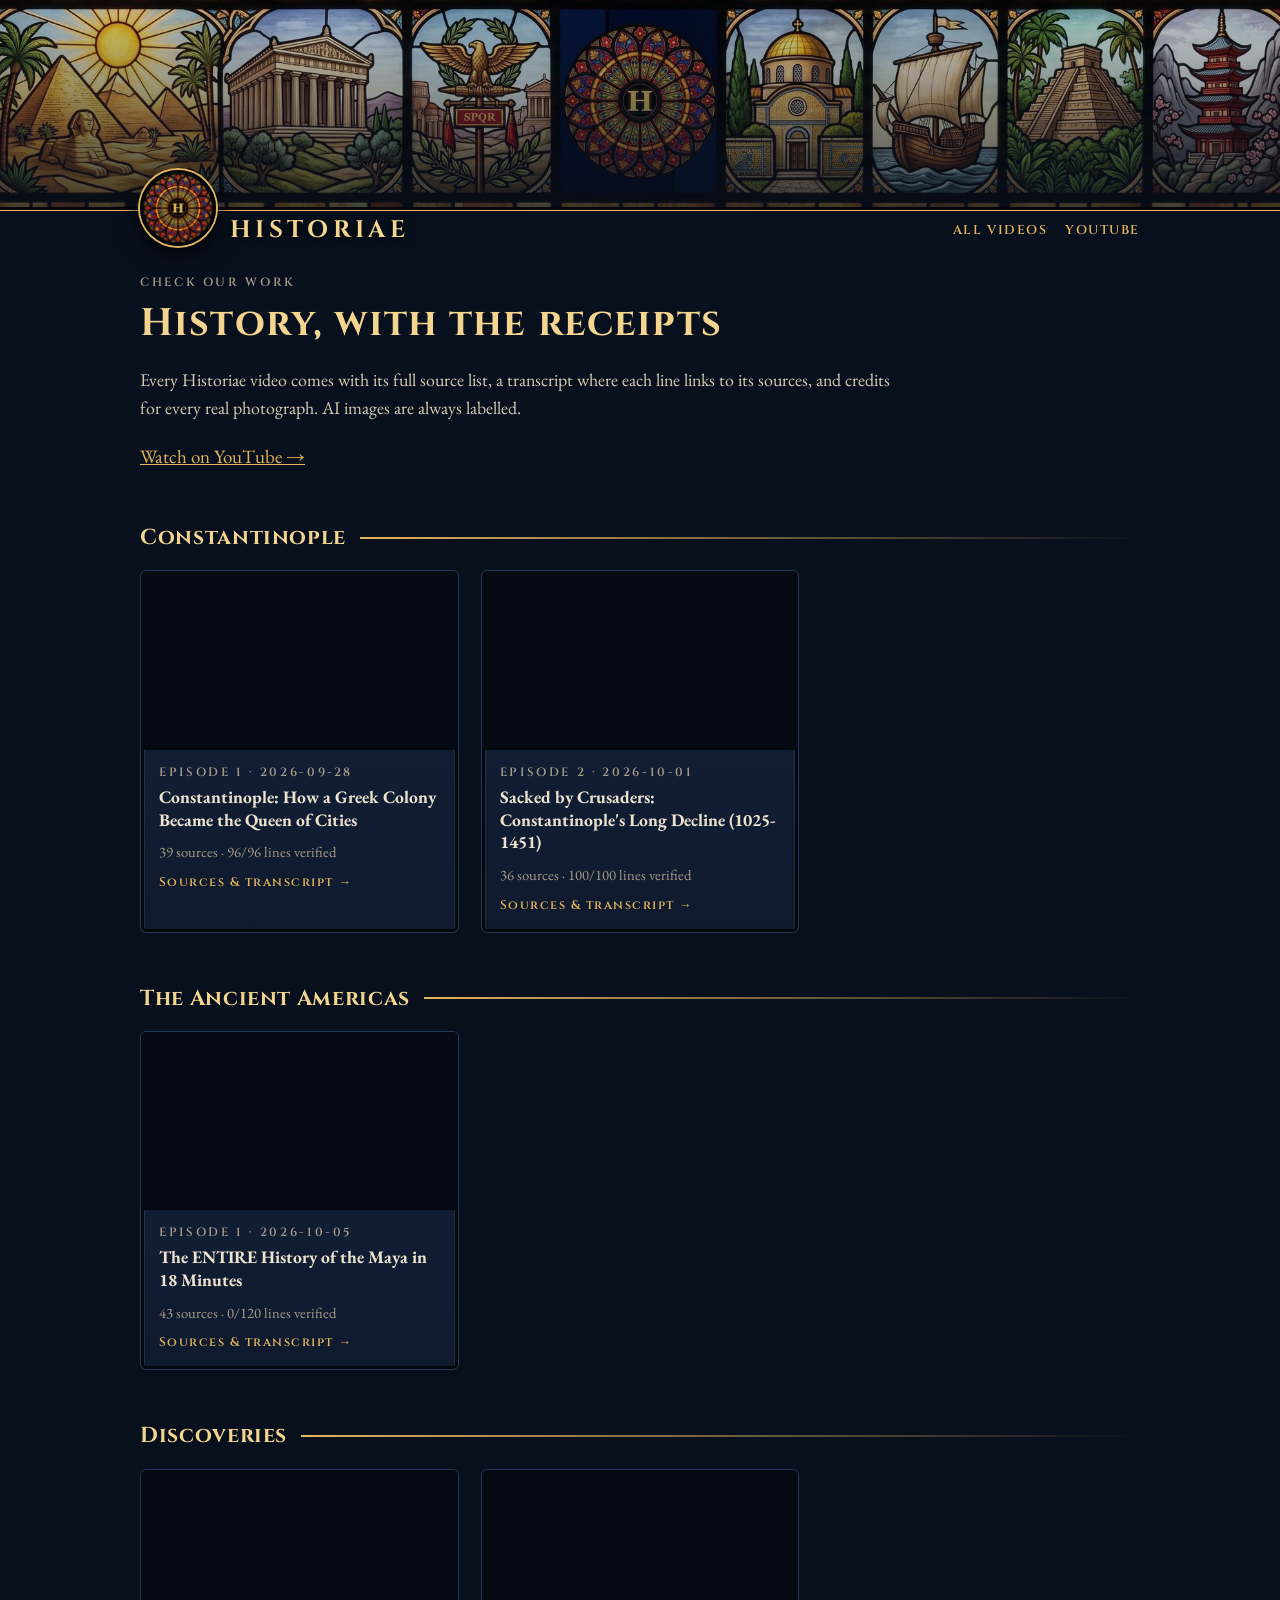
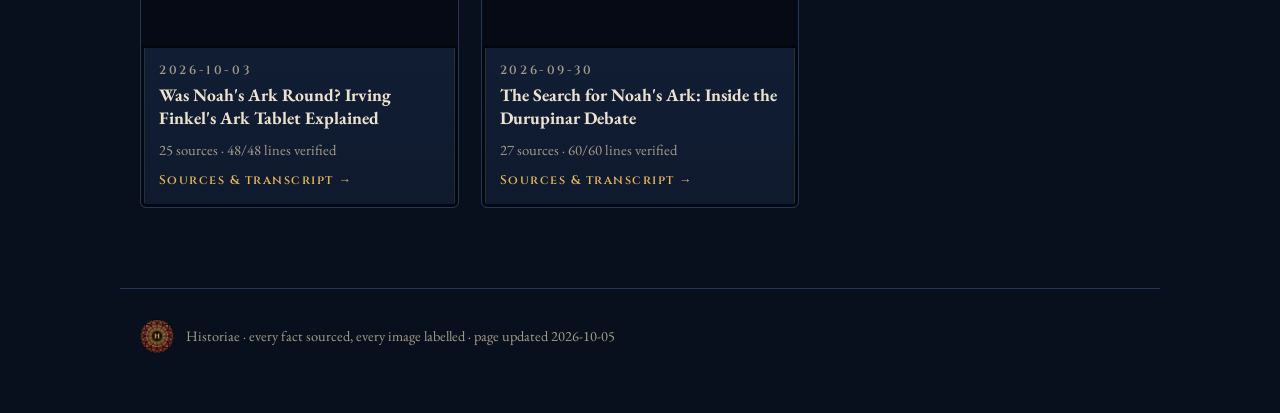
==== index.html @ d077d33c "Release ancient-americas-1-maya" ====
<!doctype html><html lang="en"><head><meta charset="utf-8"><meta name="viewport" content="width=device-width,initial-scale=1"><title>Historiae: sources and evidence</title><meta name="description" content="Sources, cited transcripts and photo credits for every Historiae history video."><meta property="og:title" content="Historiae: sources and evidence"><meta property="og:description" content="Sources, cited transcripts and photo credits for every Historiae history video."><meta name="theme-color" content="#08101d"><link rel="icon" href="./assets/favicon_64.png"><link rel="apple-touch-icon" href="./assets/apple_touch.png"><link rel="preconnect" href="https://fonts.googleapis.com"><link rel="preconnect" href="https://fonts.gstatic.com" crossorigin><link href="https://fonts.googleapis.com/css2?family=Cinzel:wght@600;700&family=EB+Garamond:ital,wght@0,400;0,500;0,600;1,400&display=swap" rel="stylesheet"><link rel="stylesheet" href="./assets/style.css"></head><body><div class="band"></div><div class="bar"><a class="brand" href="./"><img src="./assets/logo_160.png" alt=""><span>HISTORIAE</span></a><nav><a href="./">All videos</a><a href="https://www.youtube.com/@HistoriaeHistory">YouTube</a></nav></div><main><p class="kicker">Check our work</p><h1>History, with the receipts</h1><p class="lead">Every Historiae video comes with its full source list, a transcript where each line links to its sources, and credits for every real photograph. AI images are always labelled.</p><p><a href="https://www.youtube.com/@HistoriaeHistory">Watch on YouTube &rarr;</a></p><h2>Constantinople</h2><div class="grid"><a class="vcard pane" href="constantinople-1-rise/"><div class="thumb" style="background-image:url(https://i.ytimg.com/vi/V_MwrSjFZ38/maxresdefault.jpg)"></div><div class="body"><p class="kicker">Episode 1 · 2026-09-28</p><b>Constantinople: How a Greek Colony Became the Queen of Cities</b><div class="meta">39 sources · 96/96 lines verified</div><div class="go">Sources &amp; transcript &rarr;</div></div></a><a class="vcard pane" href="constantinople-2-decline/"><div class="thumb" style="background-image:url(https://i.ytimg.com/vi/63LW9FQpMmQ/maxresdefault.jpg)"></div><div class="body"><p class="kicker">Episode 2 · 2026-10-01</p><b>Sacked by Crusaders: Constantinople&#x27;s Long Decline (1025-1451)</b><div class="meta">36 sources · 100/100 lines verified</div><div class="go">Sources &amp; transcript &rarr;</div></div></a></div><h2>The Ancient Americas</h2><div class="grid"><a class="vcard pane" href="ancient-americas-1-maya/"><div class="thumb" style="background-image:url(https://i.ytimg.com/vi/ZN9kPH_UYNs/maxresdefault.jpg)"></div><div class="body"><p class="kicker">Episode 1 · 2026-10-05</p><b>The ENTIRE History of the Maya in 18 Minutes</b><div class="meta">43 sources · 0/120 lines verified</div><div class="go">Sources &amp; transcript &rarr;</div></div></a></div><h2>Discoveries</h2><div class="grid"><a class="vcard pane" href="ark-before-noah/"><div class="thumb" style="background-image:url(https://i.ytimg.com/vi/iCEi1FvqEOg/maxresdefault.jpg)"></div><div class="body"><p class="kicker">2026-10-03</p><b>Was Noah&#x27;s Ark Round? Irving Finkel&#x27;s Ark Tablet Explained</b><div class="meta">25 sources · 48/48 lines verified</div><div class="go">Sources &amp; transcript &rarr;</div></div></a><a class="vcard pane" href="noahs-ark-durupinar/"><div class="thumb" style="background-image:url(https://i.ytimg.com/vi/73eEvwaUZBc/maxresdefault.jpg)"></div><div class="body"><p class="kicker">2026-09-30</p><b>The Search for Noah&#x27;s Ark: Inside the Durupinar Debate</b><div class="meta">27 sources · 60/60 lines verified</div><div class="go">Sources &amp; transcript &rarr;</div></div></a></div></main><footer><img src="./assets/logo_160.png" alt=""><span>Historiae · every fact sourced, every image labelled · page updated 2026-10-05</span></footer></body></html>
---- assets/style.css ----
:root{--night:#08101d;--pane:#0f1a2e;--pane2:#13213a;--lead:#03070e;--line:#24365a;--gold:#e2b45c;--gold2:#f3d58f;
--text:#ece3cf;--muted:#a59c88;--ruby:#b8322a;--emerald:#3f8f5b;--sky:#3a6fb0}
*{box-sizing:border-box}
html{background:var(--night)}
body{margin:0;color:var(--text);font:19px/1.6 'EB Garamond',Georgia,serif;
background:radial-gradient(1200px 600px at 50% -200px,#16284a 0%,transparent 70%),var(--night);min-height:100vh}
a{color:var(--gold)}a:hover{color:var(--gold2)}
.band{position:relative;height:clamp(120px,18vw,210px);background:#050a14 url(banner_strip.jpg) center/cover;
border-bottom:3px solid var(--lead);box-shadow:0 1px 0 var(--gold)}
.band::after{content:"";position:absolute;inset:0;background:linear-gradient(180deg,rgba(8,16,29,.15),rgba(8,16,29,.75))}
.bar{position:relative;z-index:1;max-width:1040px;margin:-40px auto 0;padding:0 20px;display:flex;align-items:center;
justify-content:space-between;gap:16px;flex-wrap:wrap}
.brand{display:flex;align-items:center;gap:14px;text-decoration:none}
.brand img{width:76px;height:76px;border-radius:50%;border:3px solid var(--lead);box-shadow:0 0 0 2px var(--gold),0 6px 24px #000}
.brand span{font:700 1.5rem 'Cinzel',serif;letter-spacing:.18em;color:var(--gold2);text-shadow:0 2px 8px #000;margin-top:44px}
.bar nav{margin-top:44px;font:600 .8rem 'Cinzel',serif;letter-spacing:.12em;text-transform:uppercase}
.bar nav a{text-decoration:none;margin-left:18px}
main{max-width:1040px;margin:0 auto;padding:28px 20px 80px}
h1,h2,h3{font-family:'Cinzel',serif;font-weight:700;color:var(--gold2);letter-spacing:.03em;line-height:1.25}
h1{font-size:clamp(1.5rem,3.6vw,2.4rem);margin:.25em 0 .35em;overflow-wrap:break-word}
h2{font-size:1.35rem;margin:2.4em 0 .9em;display:flex;align-items:center;gap:14px}
h2::after{content:"";flex:1;height:2px;background:linear-gradient(90deg,var(--gold),transparent)}
h3{font-size:1.05rem;margin:2em 0 .6em;color:var(--gold)}
.kicker{font:600 .75rem 'Cinzel',serif;letter-spacing:.22em;text-transform:uppercase;color:var(--muted);margin:0}
.lead{color:#d6ccb6;font-size:1.12rem;max-width:760px}
.pane{background:linear-gradient(180deg,var(--pane2),var(--pane));border:1px solid var(--line);border-radius:6px;
box-shadow:inset 0 0 0 3px var(--lead),inset 0 1px 0 4px rgba(226,180,92,.12)}
.grid{display:grid;grid-template-columns:repeat(auto-fill,minmax(300px,1fr));gap:22px}
.vcard{display:flex;flex-direction:column;overflow:hidden;text-decoration:none;color:var(--text);transition:transform .15s}
.vcard:hover{transform:translateY(-3px)}
.vcard .thumb{aspect-ratio:16/9;background:#050a14 center/cover;border-bottom:3px solid var(--lead)}
.vcard .body{padding:14px 18px 18px}.vcard b{display:block;font-size:1.1rem;line-height:1.3;margin:.35em 0 .5em}
.vcard .meta{font-size:.92rem;color:var(--muted)}.vcard .go{margin-top:10px;font:600 .78rem 'Cinzel',serif;
letter-spacing:.12em;color:var(--gold)}
.hero{display:grid;grid-template-columns:minmax(0,1.15fr) minmax(0,1fr);gap:28px;align-items:center}
@media (max-width:760px){.hero{grid-template-columns:minmax(0,1fr)}.brand img{width:60px;height:60px}.brand span{font-size:1.15rem}}
.watch{display:block;position:relative;aspect-ratio:16/9;background:#050a14 center/cover;overflow:hidden}
.watch::after{content:"\25B6";position:absolute;right:14px;bottom:14px;width:52px;height:52px;
border-radius:50%;background:rgba(8,16,29,.8);border:2px solid var(--gold);color:var(--gold2);font-size:20px;
display:flex;align-items:center;justify-content:center;padding-left:5px}
.stats{display:grid;grid-template-columns:repeat(auto-fit,minmax(150px,1fr));gap:14px;margin:26px 0}
.stat{padding:14px 16px}.stat b{display:block;font:700 1.8rem 'Cinzel',serif;color:var(--gold2)}
.stat span{font-size:.92rem;line-height:1.35;color:var(--muted);display:block}
.made{padding:16px 20px;color:#d6ccb6}
.chip{display:inline-block;font:600 .72rem 'Cinzel',serif;letter-spacing:.06em;border:1px solid var(--line);
border-radius:99px;padding:2px 10px;margin:0 6px 6px 0;color:var(--muted);white-space:nowrap}
.chapter{display:flex;align-items:baseline;gap:12px}.chapter .ts{font:600 .85rem 'Cinzel',serif}
.line{display:grid;grid-template-columns:62px 1fr;gap:14px;padding:12px 0;border-bottom:1px solid rgba(36,54,90,.6)}
.ts{font:600 .82rem ui-monospace,Consolas,monospace;color:var(--muted);text-decoration:none;padding-top:4px}
a.ts:hover{color:var(--gold2)}
.cite{font:600 .74rem 'Cinzel',serif;text-decoration:none;margin-left:4px;color:var(--gold)}
.vis{margin-top:4px}.vis .chip{font-size:.62rem;margin:0}
.vis .photo{color:var(--gold2);border-color:var(--gold)}.vis .anim{color:#9fc3ef;border-color:var(--sky)}
.vis .graphic{color:#9fd3b0;border-color:var(--emerald)}
.src{padding:14px 18px;margin:12px 0;scroll-margin-top:20px}.src:target{box-shadow:0 0 0 2px var(--gold)}
.src .id{font:700 .85rem 'Cinzel',serif;color:var(--gold);margin-right:8px}
.src .note{color:var(--muted);font-size:.95rem;margin-top:4px}.src .links{font-size:.92rem;margin-top:6px}
details{margin-top:18px;color:var(--muted)}summary{cursor:pointer;color:var(--gold)}
.credits div{font-size:.95rem;color:var(--muted);margin:6px 0}
footer{max-width:1040px;margin:0 auto;padding:30px 20px 60px;color:var(--muted);font-size:.9rem;display:flex;
align-items:center;gap:12px;border-top:1px solid var(--line)}
footer img{width:34px;height:34px;border-radius:50%}
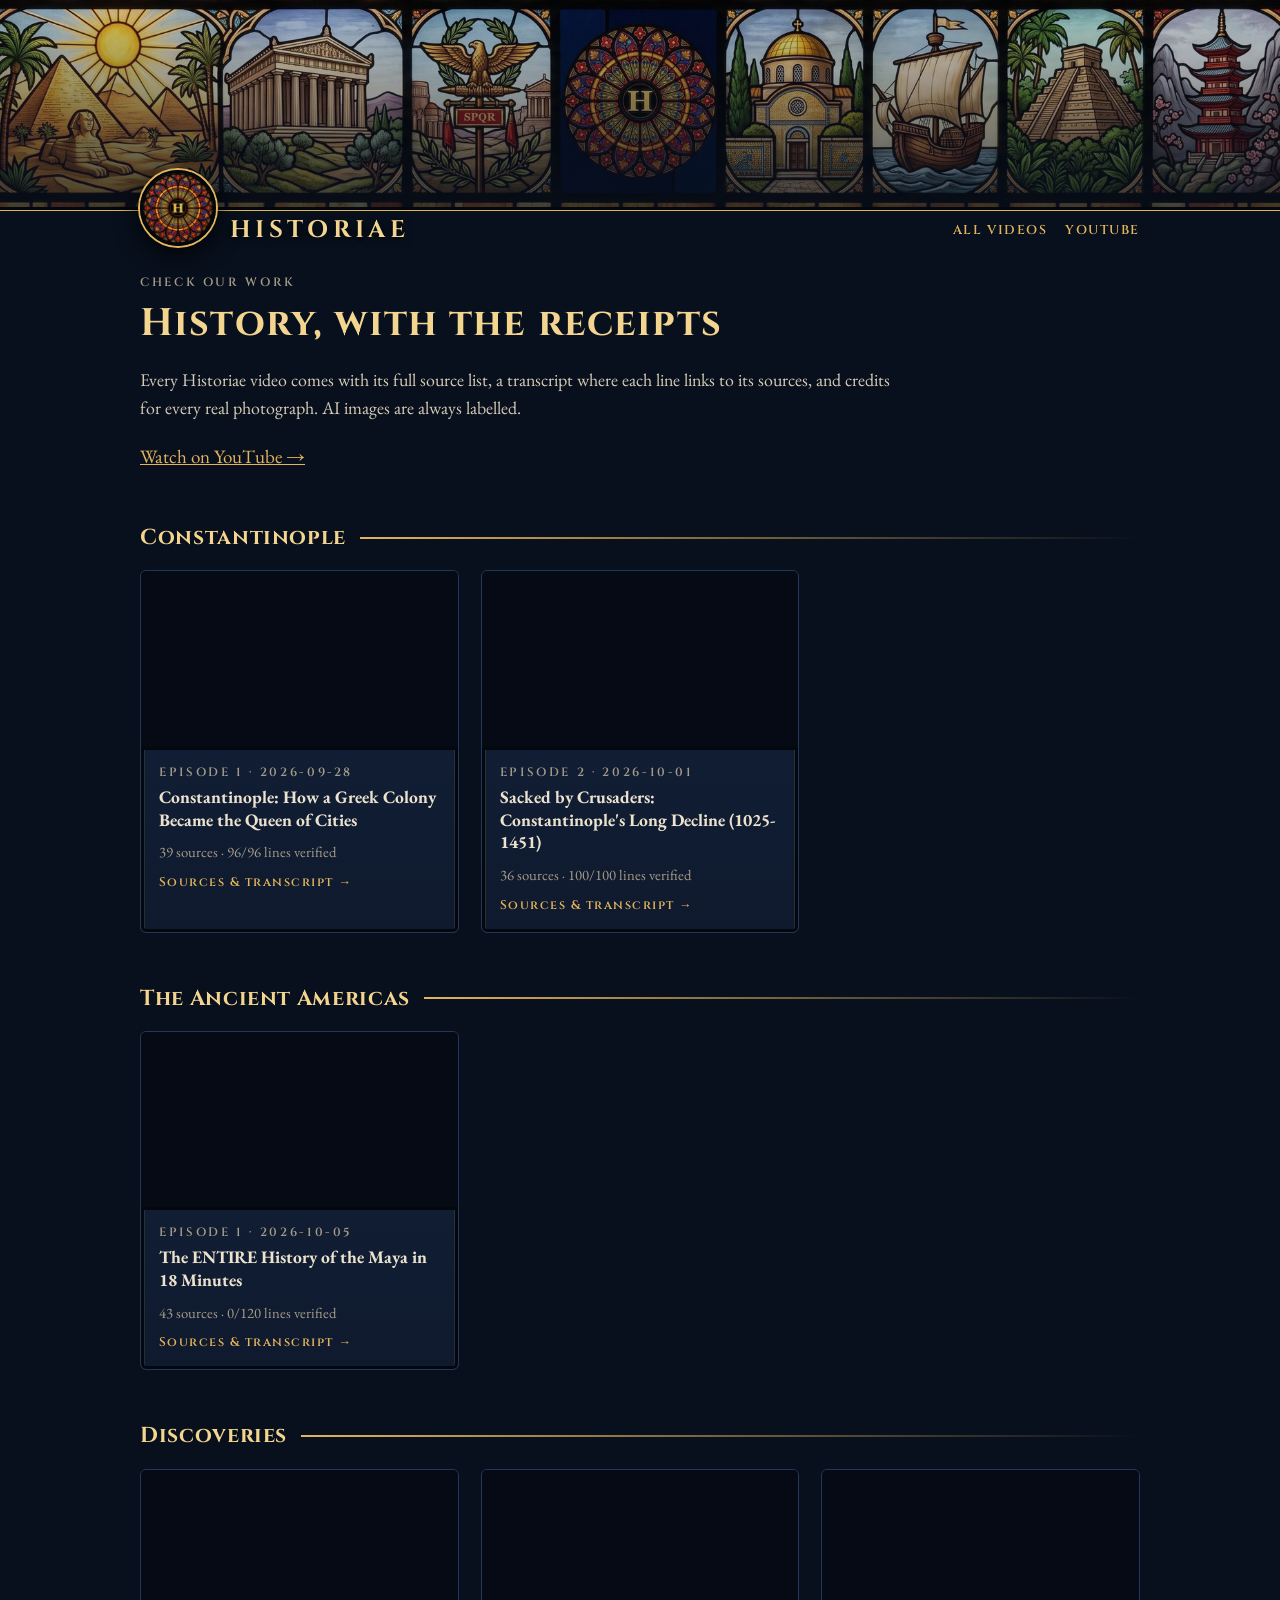
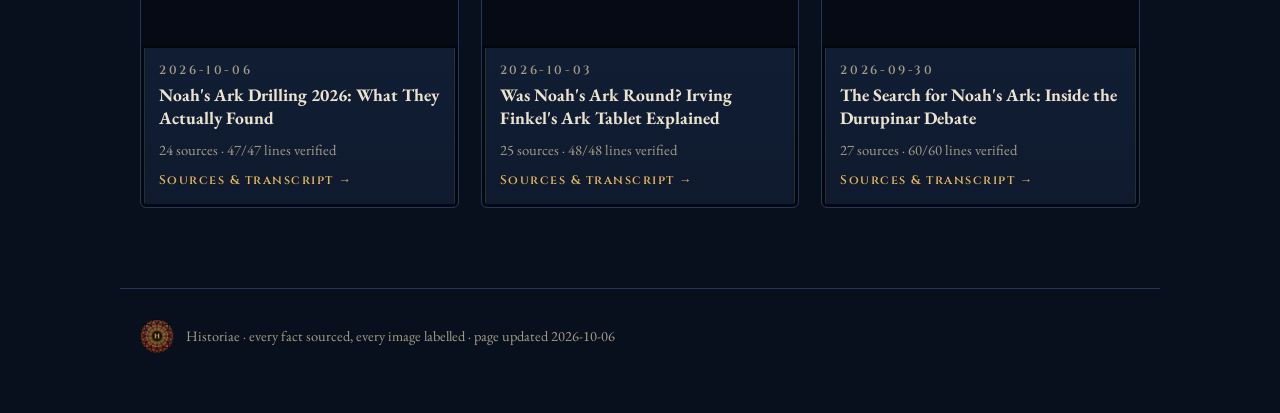
==== commit 71bffa02: "Release durupinar-2026" ====
--- a/index.html
+++ b/index.html
@@ -1 +1 @@
-<!doctype html><html lang="en"><head><meta charset="utf-8"><meta name="viewport" content="width=device-width,initial-scale=1"><title>Historiae: sources and evidence</title><meta name="description" content="Sources, cited transcripts and photo credits for every Historiae history video."><meta property="og:title" content="Historiae: sources and evidence"><meta property="og:description" content="Sources, cited transcripts and photo credits for every Historiae history video."><meta name="theme-color" content="#08101d"><link rel="icon" href="./assets/favicon_64.png"><link rel="apple-touch-icon" href="./assets/apple_touch.png"><link rel="preconnect" href="https://fonts.googleapis.com"><link rel="preconnect" href="https://fonts.gstatic.com" crossorigin><link href="https://fonts.googleapis.com/css2?family=Cinzel:wght@600;700&family=EB+Garamond:ital,wght@0,400;0,500;0,600;1,400&display=swap" rel="stylesheet"><link rel="stylesheet" href="./assets/style.css"></head><body><div class="band"></div><div class="bar"><a class="brand" href="./"><img src="./assets/logo_160.png" alt=""><span>HISTORIAE</span></a><nav><a href="./">All videos</a><a href="https://www.youtube.com/@HistoriaeHistory">YouTube</a></nav></div><main><p class="kicker">Check our work</p><h1>History, with the receipts</h1><p class="lead">Every Historiae video comes with its full source list, a transcript where each line links to its sources, and credits for every real photograph. AI images are always labelled.</p><p><a href="https://www.youtube.com/@HistoriaeHistory">Watch on YouTube &rarr;</a></p><h2>Constantinople</h2><div class="grid"><a class="vcard pane" href="constantinople-1-rise/"><div class="thumb" style="background-image:url(https://i.ytimg.com/vi/V_MwrSjFZ38/maxresdefault.jpg)"></div><div class="body"><p class="kicker">Episode 1 · 2026-09-28</p><b>Constantinople: How a Greek Colony Became the Queen of Cities</b><div class="meta">39 sources · 96/96 lines verified</div><div class="go">Sources &amp; transcript &rarr;</div></div></a><a class="vcard pane" href="constantinople-2-decline/"><div class="thumb" style="background-image:url(https://i.ytimg.com/vi/63LW9FQpMmQ/maxresdefault.jpg)"></div><div class="body"><p class="kicker">Episode 2 · 2026-10-01</p><b>Sacked by Crusaders: Constantinople&#x27;s Long Decline (1025-1451)</b><div class="meta">36 sources · 100/100 lines verified</div><div class="go">Sources &amp; transcript &rarr;</div></div></a></div><h2>The Ancient Americas</h2><div class="grid"><a class="vcard pane" href="ancient-americas-1-maya/"><div class="thumb" style="background-image:url(https://i.ytimg.com/vi/ZN9kPH_UYNs/maxresdefault.jpg)"></div><div class="body"><p class="kicker">Episode 1 · 2026-10-05</p><b>The ENTIRE History of the Maya in 18 Minutes</b><div class="meta">43 sources · 0/120 lines verified</div><div class="go">Sources &amp; transcript &rarr;</div></div></a></div><h2>Discoveries</h2><div class="grid"><a class="vcard pane" href="ark-before-noah/"><div class="thumb" style="background-image:url(https://i.ytimg.com/vi/iCEi1FvqEOg/maxresdefault.jpg)"></div><div class="body"><p class="kicker">2026-10-03</p><b>Was Noah&#x27;s Ark Round? Irving Finkel&#x27;s Ark Tablet Explained</b><div class="meta">25 sources · 48/48 lines verified</div><div class="go">Sources &amp; transcript &rarr;</div></div></a><a class="vcard pane" href="noahs-ark-durupinar/"><div class="thumb" style="background-image:url(https://i.ytimg.com/vi/73eEvwaUZBc/maxresdefault.jpg)"></div><div class="body"><p class="kicker">2026-09-30</p><b>The Search for Noah&#x27;s Ark: Inside the Durupinar Debate</b><div class="meta">27 sources · 60/60 lines verified</div><div class="go">Sources &amp; transcript &rarr;</div></div></a></div></main><footer><img src="./assets/logo_160.png" alt=""><span>Historiae · every fact sourced, every image labelled · page updated 2026-10-05</span></footer></body></html>+<!doctype html><html lang="en"><head><meta charset="utf-8"><meta name="viewport" content="width=device-width,initial-scale=1"><title>Historiae: sources and evidence</title><meta name="description" content="Sources, cited transcripts and photo credits for every Historiae history video."><meta property="og:title" content="Historiae: sources and evidence"><meta property="og:description" content="Sources, cited transcripts and photo credits for every Historiae history video."><meta name="theme-color" content="#08101d"><link rel="icon" href="./assets/favicon_64.png"><link rel="apple-touch-icon" href="./assets/apple_touch.png"><link rel="preconnect" href="https://fonts.googleapis.com"><link rel="preconnect" href="https://fonts.gstatic.com" crossorigin><link href="https://fonts.googleapis.com/css2?family=Cinzel:wght@600;700&family=EB+Garamond:ital,wght@0,400;0,500;0,600;1,400&display=swap" rel="stylesheet"><link rel="stylesheet" href="./assets/style.css"></head><body><div class="band"></div><div class="bar"><a class="brand" href="./"><img src="./assets/logo_160.png" alt=""><span>HISTORIAE</span></a><nav><a href="./">All videos</a><a href="https://www.youtube.com/@HistoriaeHistory">YouTube</a></nav></div><main><p class="kicker">Check our work</p><h1>History, with the receipts</h1><p class="lead">Every Historiae video comes with its full source list, a transcript where each line links to its sources, and credits for every real photograph. AI images are always labelled.</p><p><a href="https://www.youtube.com/@HistoriaeHistory">Watch on YouTube &rarr;</a></p><h2>Constantinople</h2><div class="grid"><a class="vcard pane" href="constantinople-1-rise/"><div class="thumb" style="background-image:url(https://i.ytimg.com/vi/V_MwrSjFZ38/maxresdefault.jpg)"></div><div class="body"><p class="kicker">Episode 1 · 2026-09-28</p><b>Constantinople: How a Greek Colony Became the Queen of Cities</b><div class="meta">39 sources · 96/96 lines verified</div><div class="go">Sources &amp; transcript &rarr;</div></div></a><a class="vcard pane" href="constantinople-2-decline/"><div class="thumb" style="background-image:url(https://i.ytimg.com/vi/63LW9FQpMmQ/maxresdefault.jpg)"></div><div class="body"><p class="kicker">Episode 2 · 2026-10-01</p><b>Sacked by Crusaders: Constantinople&#x27;s Long Decline (1025-1451)</b><div class="meta">36 sources · 100/100 lines verified</div><div class="go">Sources &amp; transcript &rarr;</div></div></a></div><h2>The Ancient Americas</h2><div class="grid"><a class="vcard pane" href="ancient-americas-1-maya/"><div class="thumb" style="background-image:url(https://i.ytimg.com/vi/ZN9kPH_UYNs/maxresdefault.jpg)"></div><div class="body"><p class="kicker">Episode 1 · 2026-10-05</p><b>The ENTIRE History of the Maya in 18 Minutes</b><div class="meta">43 sources · 0/120 lines verified</div><div class="go">Sources &amp; transcript &rarr;</div></div></a></div><h2>Discoveries</h2><div class="grid"><a class="vcard pane" href="durupinar-2026/"><div class="thumb" style="background-image:url(https://i.ytimg.com/vi/ivjIn2zI7dA/maxresdefault.jpg)"></div><div class="body"><p class="kicker">2026-10-06</p><b>Noah&#x27;s Ark Drilling 2026: What They Actually Found</b><div class="meta">24 sources · 47/47 lines verified</div><div class="go">Sources &amp; transcript &rarr;</div></div></a><a class="vcard pane" href="ark-before-noah/"><div class="thumb" style="background-image:url(https://i.ytimg.com/vi/iCEi1FvqEOg/maxresdefault.jpg)"></div><div class="body"><p class="kicker">2026-10-03</p><b>Was Noah&#x27;s Ark Round? Irving Finkel&#x27;s Ark Tablet Explained</b><div class="meta">25 sources · 48/48 lines verified</div><div class="go">Sources &amp; transcript &rarr;</div></div></a><a class="vcard pane" href="noahs-ark-durupinar/"><div class="thumb" style="background-image:url(https://i.ytimg.com/vi/73eEvwaUZBc/maxresdefault.jpg)"></div><div class="body"><p class="kicker">2026-09-30</p><b>The Search for Noah&#x27;s Ark: Inside the Durupinar Debate</b><div class="meta">27 sources · 60/60 lines verified</div><div class="go">Sources &amp; transcript &rarr;</div></div></a></div></main><footer><img src="./assets/logo_160.png" alt=""><span>Historiae · every fact sourced, every image labelled · page updated 2026-10-06</span></footer></body></html>
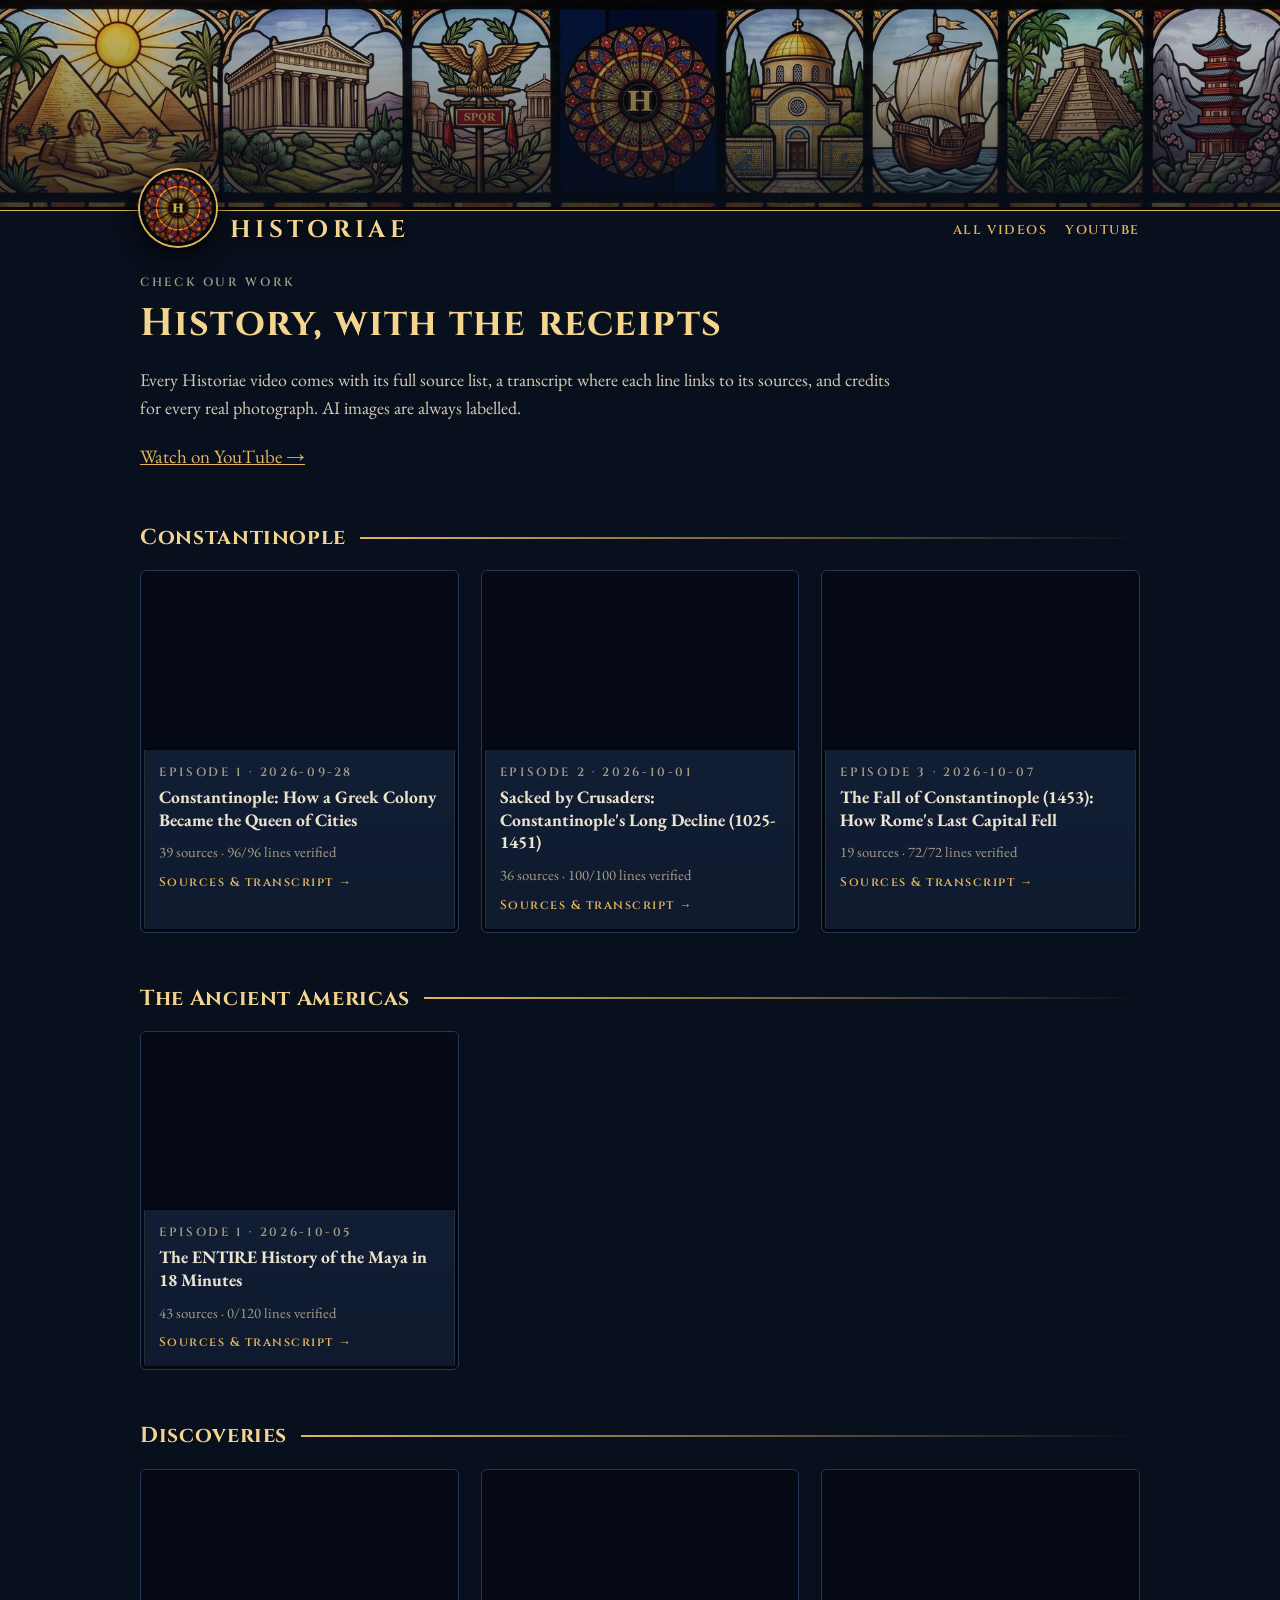
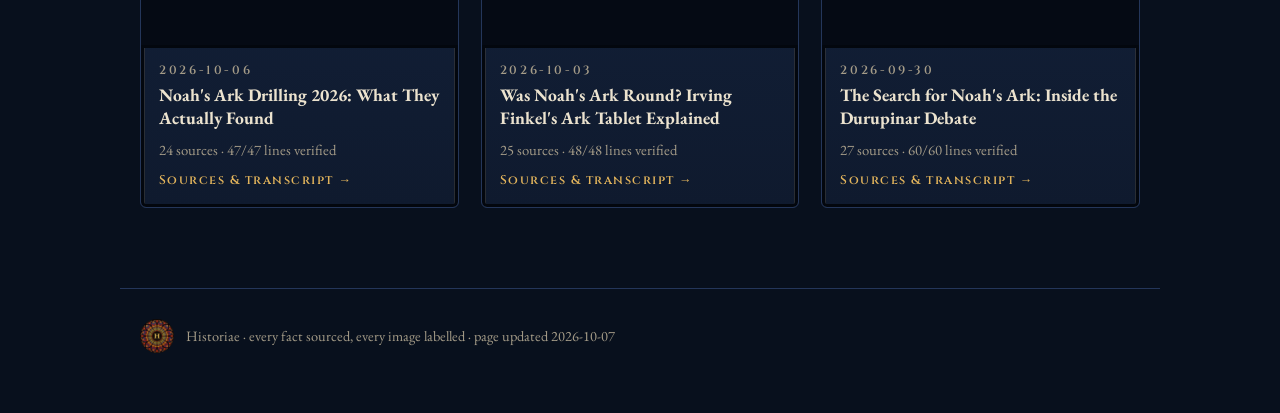
==== commit b7562a0c: "Release constantinople-3-fall" ====
--- a/index.html
+++ b/index.html
@@ -1 +1 @@
-<!doctype html><html lang="en"><head><meta charset="utf-8"><meta name="viewport" content="width=device-width,initial-scale=1"><title>Historiae: sources and evidence</title><meta name="description" content="Sources, cited transcripts and photo credits for every Historiae history video."><meta property="og:title" content="Historiae: sources and evidence"><meta property="og:description" content="Sources, cited transcripts and photo credits for every Historiae history video."><meta name="theme-color" content="#08101d"><link rel="icon" href="./assets/favicon_64.png"><link rel="apple-touch-icon" href="./assets/apple_touch.png"><link rel="preconnect" href="https://fonts.googleapis.com"><link rel="preconnect" href="https://fonts.gstatic.com" crossorigin><link href="https://fonts.googleapis.com/css2?family=Cinzel:wght@600;700&family=EB+Garamond:ital,wght@0,400;0,500;0,600;1,400&display=swap" rel="stylesheet"><link rel="stylesheet" href="./assets/style.css"></head><body><div class="band"></div><div class="bar"><a class="brand" href="./"><img src="./assets/logo_160.png" alt=""><span>HISTORIAE</span></a><nav><a href="./">All videos</a><a href="https://www.youtube.com/@HistoriaeHistory">YouTube</a></nav></div><main><p class="kicker">Check our work</p><h1>History, with the receipts</h1><p class="lead">Every Historiae video comes with its full source list, a transcript where each line links to its sources, and credits for every real photograph. AI images are always labelled.</p><p><a href="https://www.youtube.com/@HistoriaeHistory">Watch on YouTube &rarr;</a></p><h2>Constantinople</h2><div class="grid"><a class="vcard pane" href="constantinople-1-rise/"><div class="thumb" style="background-image:url(https://i.ytimg.com/vi/V_MwrSjFZ38/maxresdefault.jpg)"></div><div class="body"><p class="kicker">Episode 1 · 2026-09-28</p><b>Constantinople: How a Greek Colony Became the Queen of Cities</b><div class="meta">39 sources · 96/96 lines verified</div><div class="go">Sources &amp; transcript &rarr;</div></div></a><a class="vcard pane" href="constantinople-2-decline/"><div class="thumb" style="background-image:url(https://i.ytimg.com/vi/63LW9FQpMmQ/maxresdefault.jpg)"></div><div class="body"><p class="kicker">Episode 2 · 2026-10-01</p><b>Sacked by Crusaders: Constantinople&#x27;s Long Decline (1025-1451)</b><div class="meta">36 sources · 100/100 lines verified</div><div class="go">Sources &amp; transcript &rarr;</div></div></a></div><h2>The Ancient Americas</h2><div class="grid"><a class="vcard pane" href="ancient-americas-1-maya/"><div class="thumb" style="background-image:url(https://i.ytimg.com/vi/ZN9kPH_UYNs/maxresdefault.jpg)"></div><div class="body"><p class="kicker">Episode 1 · 2026-10-05</p><b>The ENTIRE History of the Maya in 18 Minutes</b><div class="meta">43 sources · 0/120 lines verified</div><div class="go">Sources &amp; transcript &rarr;</div></div></a></div><h2>Discoveries</h2><div class="grid"><a class="vcard pane" href="durupinar-2026/"><div class="thumb" style="background-image:url(https://i.ytimg.com/vi/ivjIn2zI7dA/maxresdefault.jpg)"></div><div class="body"><p class="kicker">2026-10-06</p><b>Noah&#x27;s Ark Drilling 2026: What They Actually Found</b><div class="meta">24 sources · 47/47 lines verified</div><div class="go">Sources &amp; transcript &rarr;</div></div></a><a class="vcard pane" href="ark-before-noah/"><div class="thumb" style="background-image:url(https://i.ytimg.com/vi/iCEi1FvqEOg/maxresdefault.jpg)"></div><div class="body"><p class="kicker">2026-10-03</p><b>Was Noah&#x27;s Ark Round? Irving Finkel&#x27;s Ark Tablet Explained</b><div class="meta">25 sources · 48/48 lines verified</div><div class="go">Sources &amp; transcript &rarr;</div></div></a><a class="vcard pane" href="noahs-ark-durupinar/"><div class="thumb" style="background-image:url(https://i.ytimg.com/vi/73eEvwaUZBc/maxresdefault.jpg)"></div><div class="body"><p class="kicker">2026-09-30</p><b>The Search for Noah&#x27;s Ark: Inside the Durupinar Debate</b><div class="meta">27 sources · 60/60 lines verified</div><div class="go">Sources &amp; transcript &rarr;</div></div></a></div></main><footer><img src="./assets/logo_160.png" alt=""><span>Historiae · every fact sourced, every image labelled · page updated 2026-10-06</span></footer></body></html>+<!doctype html><html lang="en"><head><meta charset="utf-8"><meta name="viewport" content="width=device-width,initial-scale=1"><title>Historiae: sources and evidence</title><meta name="description" content="Sources, cited transcripts and photo credits for every Historiae history video."><meta property="og:title" content="Historiae: sources and evidence"><meta property="og:description" content="Sources, cited transcripts and photo credits for every Historiae history video."><meta name="theme-color" content="#08101d"><link rel="icon" href="./assets/favicon_64.png"><link rel="apple-touch-icon" href="./assets/apple_touch.png"><link rel="preconnect" href="https://fonts.googleapis.com"><link rel="preconnect" href="https://fonts.gstatic.com" crossorigin><link href="https://fonts.googleapis.com/css2?family=Cinzel:wght@600;700&family=EB+Garamond:ital,wght@0,400;0,500;0,600;1,400&display=swap" rel="stylesheet"><link rel="stylesheet" href="./assets/style.css"></head><body><div class="band"></div><div class="bar"><a class="brand" href="./"><img src="./assets/logo_160.png" alt=""><span>HISTORIAE</span></a><nav><a href="./">All videos</a><a href="https://www.youtube.com/@HistoriaeHistory">YouTube</a></nav></div><main><p class="kicker">Check our work</p><h1>History, with the receipts</h1><p class="lead">Every Historiae video comes with its full source list, a transcript where each line links to its sources, and credits for every real photograph. AI images are always labelled.</p><p><a href="https://www.youtube.com/@HistoriaeHistory">Watch on YouTube &rarr;</a></p><h2>Constantinople</h2><div class="grid"><a class="vcard pane" href="constantinople-1-rise/"><div class="thumb" style="background-image:url(https://i.ytimg.com/vi/V_MwrSjFZ38/maxresdefault.jpg)"></div><div class="body"><p class="kicker">Episode 1 · 2026-09-28</p><b>Constantinople: How a Greek Colony Became the Queen of Cities</b><div class="meta">39 sources · 96/96 lines verified</div><div class="go">Sources &amp; transcript &rarr;</div></div></a><a class="vcard pane" href="constantinople-2-decline/"><div class="thumb" style="background-image:url(https://i.ytimg.com/vi/63LW9FQpMmQ/maxresdefault.jpg)"></div><div class="body"><p class="kicker">Episode 2 · 2026-10-01</p><b>Sacked by Crusaders: Constantinople&#x27;s Long Decline (1025-1451)</b><div class="meta">36 sources · 100/100 lines verified</div><div class="go">Sources &amp; transcript &rarr;</div></div></a><a class="vcard pane" href="constantinople-3-fall/"><div class="thumb" style="background-image:url(https://i.ytimg.com/vi/hrNksgXD5qQ/maxresdefault.jpg)"></div><div class="body"><p class="kicker">Episode 3 · 2026-10-07</p><b>The Fall of Constantinople (1453): How Rome&#x27;s Last Capital Fell</b><div class="meta">19 sources · 72/72 lines verified</div><div class="go">Sources &amp; transcript &rarr;</div></div></a></div><h2>The Ancient Americas</h2><div class="grid"><a class="vcard pane" href="ancient-americas-1-maya/"><div class="thumb" style="background-image:url(https://i.ytimg.com/vi/ZN9kPH_UYNs/maxresdefault.jpg)"></div><div class="body"><p class="kicker">Episode 1 · 2026-10-05</p><b>The ENTIRE History of the Maya in 18 Minutes</b><div class="meta">43 sources · 0/120 lines verified</div><div class="go">Sources &amp; transcript &rarr;</div></div></a></div><h2>Discoveries</h2><div class="grid"><a class="vcard pane" href="durupinar-2026/"><div class="thumb" style="background-image:url(https://i.ytimg.com/vi/ivjIn2zI7dA/maxresdefault.jpg)"></div><div class="body"><p class="kicker">2026-10-06</p><b>Noah&#x27;s Ark Drilling 2026: What They Actually Found</b><div class="meta">24 sources · 47/47 lines verified</div><div class="go">Sources &amp; transcript &rarr;</div></div></a><a class="vcard pane" href="ark-before-noah/"><div class="thumb" style="background-image:url(https://i.ytimg.com/vi/iCEi1FvqEOg/maxresdefault.jpg)"></div><div class="body"><p class="kicker">2026-10-03</p><b>Was Noah&#x27;s Ark Round? Irving Finkel&#x27;s Ark Tablet Explained</b><div class="meta">25 sources · 48/48 lines verified</div><div class="go">Sources &amp; transcript &rarr;</div></div></a><a class="vcard pane" href="noahs-ark-durupinar/"><div class="thumb" style="background-image:url(https://i.ytimg.com/vi/73eEvwaUZBc/maxresdefault.jpg)"></div><div class="body"><p class="kicker">2026-09-30</p><b>The Search for Noah&#x27;s Ark: Inside the Durupinar Debate</b><div class="meta">27 sources · 60/60 lines verified</div><div class="go">Sources &amp; transcript &rarr;</div></div></a></div></main><footer><img src="./assets/logo_160.png" alt=""><span>Historiae · every fact sourced, every image labelled · page updated 2026-10-07</span></footer></body></html>
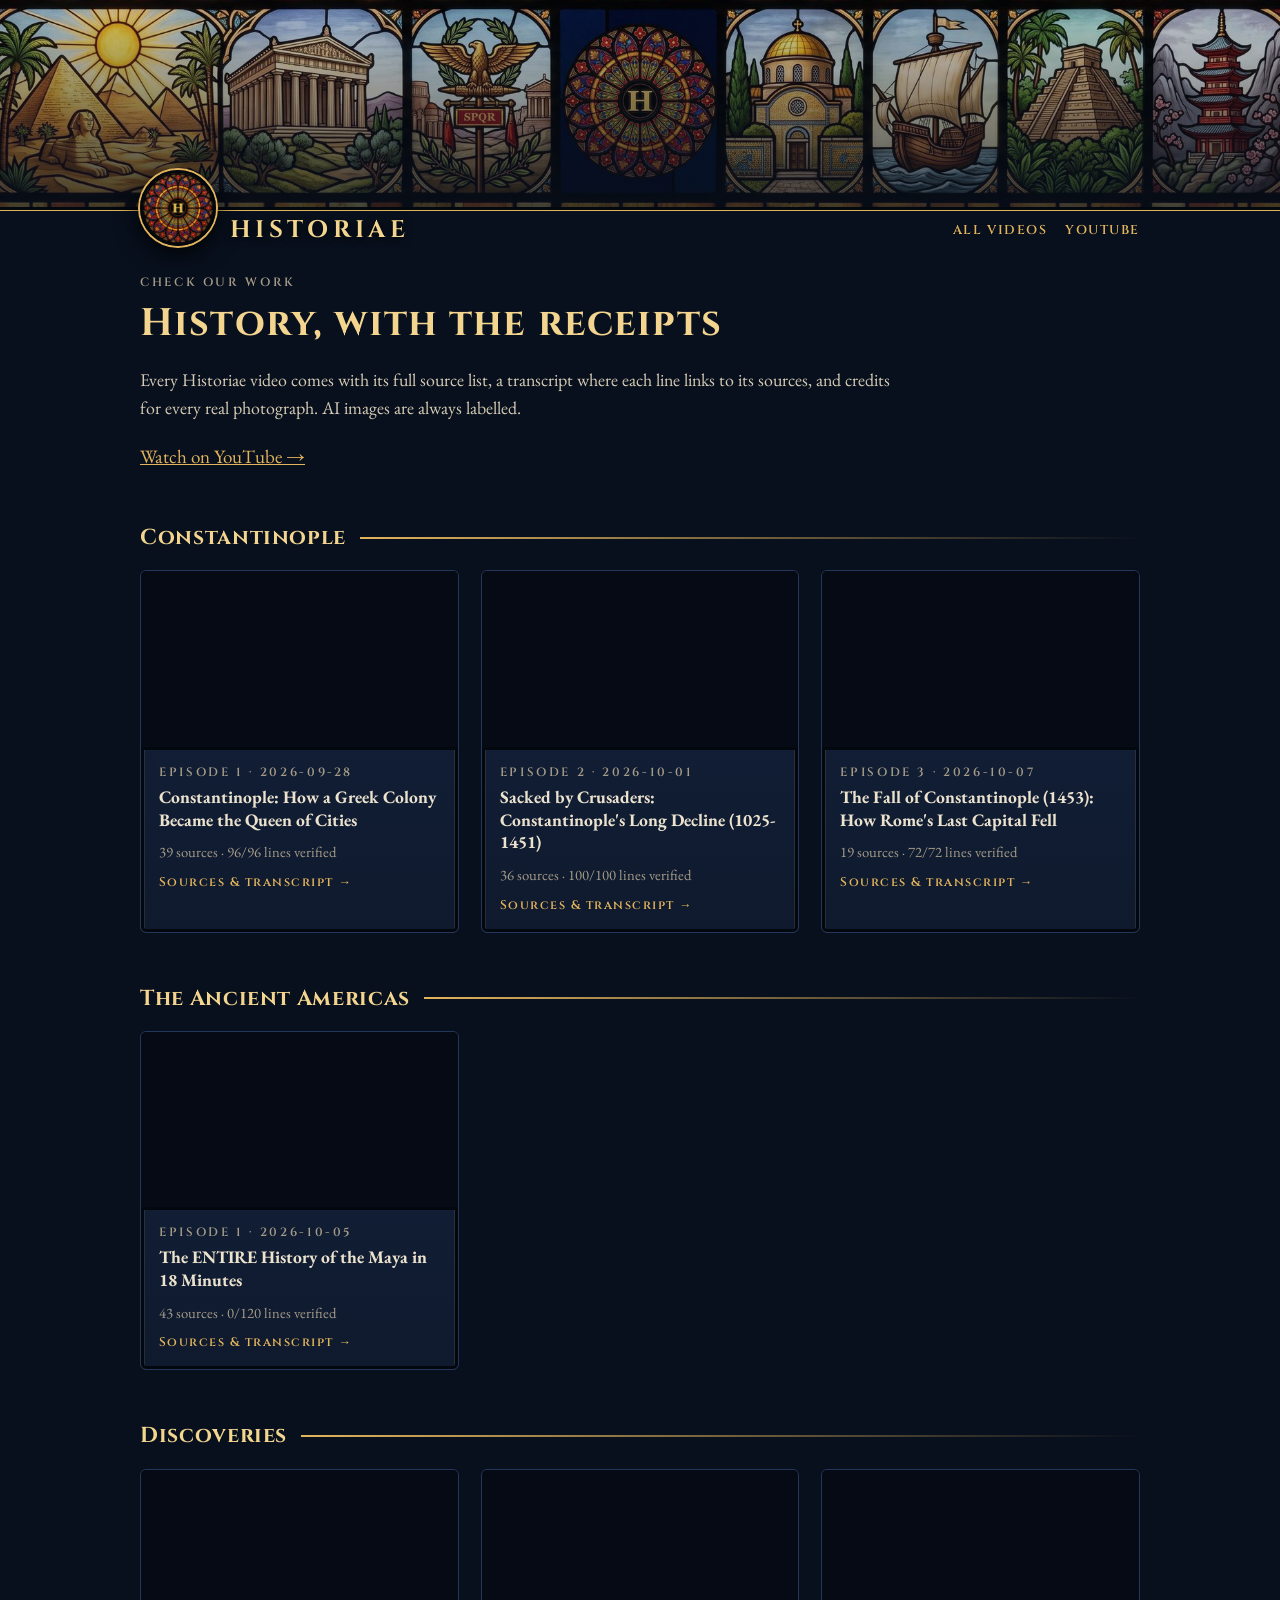
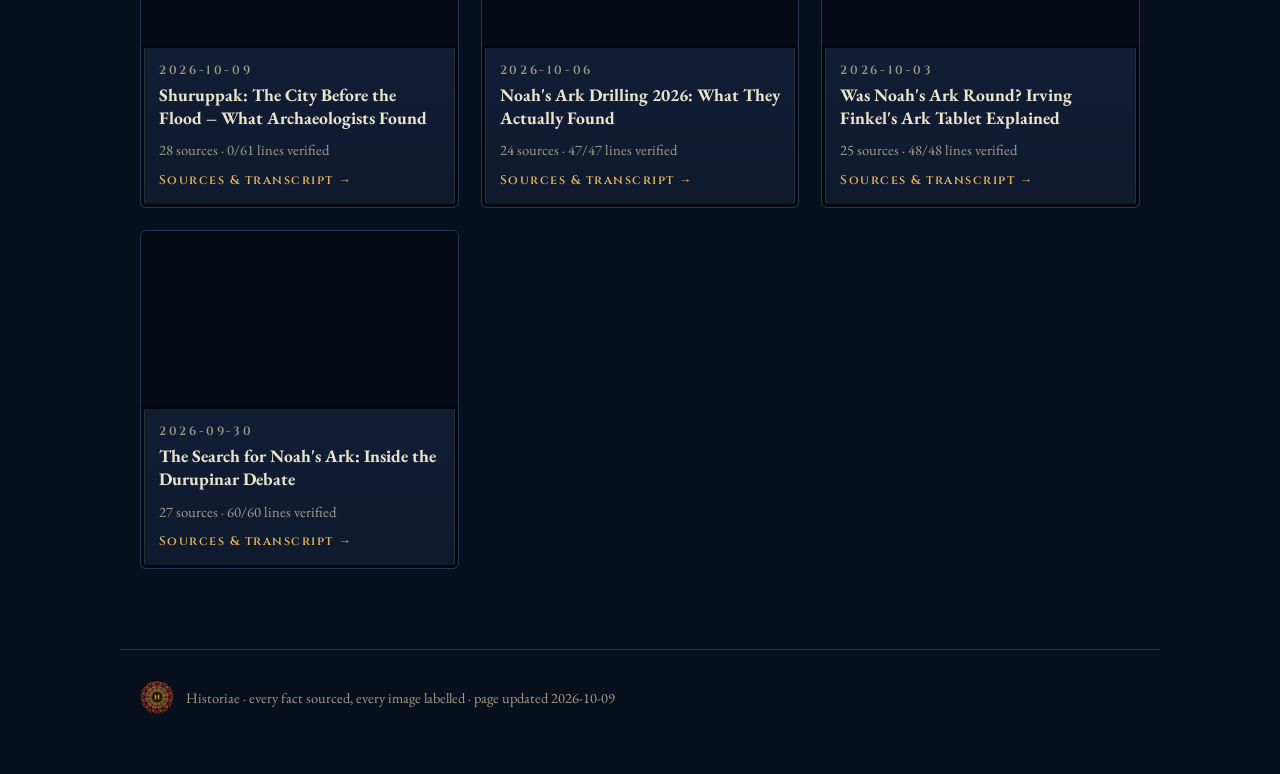
==== commit 3dd8fc4d: "Release shuruppak" ====
--- a/index.html
+++ b/index.html
@@ -1 +1 @@
-<!doctype html><html lang="en"><head><meta charset="utf-8"><meta name="viewport" content="width=device-width,initial-scale=1"><title>Historiae: sources and evidence</title><meta name="description" content="Sources, cited transcripts and photo credits for every Historiae history video."><meta property="og:title" content="Historiae: sources and evidence"><meta property="og:description" content="Sources, cited transcripts and photo credits for every Historiae history video."><meta name="theme-color" content="#08101d"><link rel="icon" href="./assets/favicon_64.png"><link rel="apple-touch-icon" href="./assets/apple_touch.png"><link rel="preconnect" href="https://fonts.googleapis.com"><link rel="preconnect" href="https://fonts.gstatic.com" crossorigin><link href="https://fonts.googleapis.com/css2?family=Cinzel:wght@600;700&family=EB+Garamond:ital,wght@0,400;0,500;0,600;1,400&display=swap" rel="stylesheet"><link rel="stylesheet" href="./assets/style.css"></head><body><div class="band"></div><div class="bar"><a class="brand" href="./"><img src="./assets/logo_160.png" alt=""><span>HISTORIAE</span></a><nav><a href="./">All videos</a><a href="https://www.youtube.com/@HistoriaeHistory">YouTube</a></nav></div><main><p class="kicker">Check our work</p><h1>History, with the receipts</h1><p class="lead">Every Historiae video comes with its full source list, a transcript where each line links to its sources, and credits for every real photograph. AI images are always labelled.</p><p><a href="https://www.youtube.com/@HistoriaeHistory">Watch on YouTube &rarr;</a></p><h2>Constantinople</h2><div class="grid"><a class="vcard pane" href="constantinople-1-rise/"><div class="thumb" style="background-image:url(https://i.ytimg.com/vi/V_MwrSjFZ38/maxresdefault.jpg)"></div><div class="body"><p class="kicker">Episode 1 · 2026-09-28</p><b>Constantinople: How a Greek Colony Became the Queen of Cities</b><div class="meta">39 sources · 96/96 lines verified</div><div class="go">Sources &amp; transcript &rarr;</div></div></a><a class="vcard pane" href="constantinople-2-decline/"><div class="thumb" style="background-image:url(https://i.ytimg.com/vi/63LW9FQpMmQ/maxresdefault.jpg)"></div><div class="body"><p class="kicker">Episode 2 · 2026-10-01</p><b>Sacked by Crusaders: Constantinople&#x27;s Long Decline (1025-1451)</b><div class="meta">36 sources · 100/100 lines verified</div><div class="go">Sources &amp; transcript &rarr;</div></div></a><a class="vcard pane" href="constantinople-3-fall/"><div class="thumb" style="background-image:url(https://i.ytimg.com/vi/hrNksgXD5qQ/maxresdefault.jpg)"></div><div class="body"><p class="kicker">Episode 3 · 2026-10-07</p><b>The Fall of Constantinople (1453): How Rome&#x27;s Last Capital Fell</b><div class="meta">19 sources · 72/72 lines verified</div><div class="go">Sources &amp; transcript &rarr;</div></div></a></div><h2>The Ancient Americas</h2><div class="grid"><a class="vcard pane" href="ancient-americas-1-maya/"><div class="thumb" style="background-image:url(https://i.ytimg.com/vi/ZN9kPH_UYNs/maxresdefault.jpg)"></div><div class="body"><p class="kicker">Episode 1 · 2026-10-05</p><b>The ENTIRE History of the Maya in 18 Minutes</b><div class="meta">43 sources · 0/120 lines verified</div><div class="go">Sources &amp; transcript &rarr;</div></div></a></div><h2>Discoveries</h2><div class="grid"><a class="vcard pane" href="durupinar-2026/"><div class="thumb" style="background-image:url(https://i.ytimg.com/vi/ivjIn2zI7dA/maxresdefault.jpg)"></div><div class="body"><p class="kicker">2026-10-06</p><b>Noah&#x27;s Ark Drilling 2026: What They Actually Found</b><div class="meta">24 sources · 47/47 lines verified</div><div class="go">Sources &amp; transcript &rarr;</div></div></a><a class="vcard pane" href="ark-before-noah/"><div class="thumb" style="background-image:url(https://i.ytimg.com/vi/iCEi1FvqEOg/maxresdefault.jpg)"></div><div class="body"><p class="kicker">2026-10-03</p><b>Was Noah&#x27;s Ark Round? Irving Finkel&#x27;s Ark Tablet Explained</b><div class="meta">25 sources · 48/48 lines verified</div><div class="go">Sources &amp; transcript &rarr;</div></div></a><a class="vcard pane" href="noahs-ark-durupinar/"><div class="thumb" style="background-image:url(https://i.ytimg.com/vi/73eEvwaUZBc/maxresdefault.jpg)"></div><div class="body"><p class="kicker">2026-09-30</p><b>The Search for Noah&#x27;s Ark: Inside the Durupinar Debate</b><div class="meta">27 sources · 60/60 lines verified</div><div class="go">Sources &amp; transcript &rarr;</div></div></a></div></main><footer><img src="./assets/logo_160.png" alt=""><span>Historiae · every fact sourced, every image labelled · page updated 2026-10-07</span></footer></body></html>+<!doctype html><html lang="en"><head><meta charset="utf-8"><meta name="viewport" content="width=device-width,initial-scale=1"><title>Historiae: sources and evidence</title><meta name="description" content="Sources, cited transcripts and photo credits for every Historiae history video."><meta property="og:title" content="Historiae: sources and evidence"><meta property="og:description" content="Sources, cited transcripts and photo credits for every Historiae history video."><meta name="theme-color" content="#08101d"><link rel="icon" href="./assets/favicon_64.png"><link rel="apple-touch-icon" href="./assets/apple_touch.png"><link rel="preconnect" href="https://fonts.googleapis.com"><link rel="preconnect" href="https://fonts.gstatic.com" crossorigin><link href="https://fonts.googleapis.com/css2?family=Cinzel:wght@600;700&family=EB+Garamond:ital,wght@0,400;0,500;0,600;1,400&display=swap" rel="stylesheet"><link rel="stylesheet" href="./assets/style.css"></head><body><div class="band"></div><div class="bar"><a class="brand" href="./"><img src="./assets/logo_160.png" alt=""><span>HISTORIAE</span></a><nav><a href="./">All videos</a><a href="https://www.youtube.com/@HistoriaeHistory">YouTube</a></nav></div><main><p class="kicker">Check our work</p><h1>History, with the receipts</h1><p class="lead">Every Historiae video comes with its full source list, a transcript where each line links to its sources, and credits for every real photograph. AI images are always labelled.</p><p><a href="https://www.youtube.com/@HistoriaeHistory">Watch on YouTube &rarr;</a></p><h2>Constantinople</h2><div class="grid"><a class="vcard pane" href="constantinople-1-rise/"><div class="thumb" style="background-image:url(https://i.ytimg.com/vi/V_MwrSjFZ38/maxresdefault.jpg)"></div><div class="body"><p class="kicker">Episode 1 · 2026-09-28</p><b>Constantinople: How a Greek Colony Became the Queen of Cities</b><div class="meta">39 sources · 96/96 lines verified</div><div class="go">Sources &amp; transcript &rarr;</div></div></a><a class="vcard pane" href="constantinople-2-decline/"><div class="thumb" style="background-image:url(https://i.ytimg.com/vi/63LW9FQpMmQ/maxresdefault.jpg)"></div><div class="body"><p class="kicker">Episode 2 · 2026-10-01</p><b>Sacked by Crusaders: Constantinople&#x27;s Long Decline (1025-1451)</b><div class="meta">36 sources · 100/100 lines verified</div><div class="go">Sources &amp; transcript &rarr;</div></div></a><a class="vcard pane" href="constantinople-3-fall/"><div class="thumb" style="background-image:url(https://i.ytimg.com/vi/hrNksgXD5qQ/maxresdefault.jpg)"></div><div class="body"><p class="kicker">Episode 3 · 2026-10-07</p><b>The Fall of Constantinople (1453): How Rome&#x27;s Last Capital Fell</b><div class="meta">19 sources · 72/72 lines verified</div><div class="go">Sources &amp; transcript &rarr;</div></div></a></div><h2>The Ancient Americas</h2><div class="grid"><a class="vcard pane" href="ancient-americas-1-maya/"><div class="thumb" style="background-image:url(https://i.ytimg.com/vi/ZN9kPH_UYNs/maxresdefault.jpg)"></div><div class="body"><p class="kicker">Episode 1 · 2026-10-05</p><b>The ENTIRE History of the Maya in 18 Minutes</b><div class="meta">43 sources · 0/120 lines verified</div><div class="go">Sources &amp; transcript &rarr;</div></div></a></div><h2>Discoveries</h2><div class="grid"><a class="vcard pane" href="shuruppak/"><div class="thumb" style="background-image:url(https://i.ytimg.com/vi/fJXffBSPBRA/maxresdefault.jpg)"></div><div class="body"><p class="kicker">2026-10-09</p><b>Shuruppak: The City Before the Flood – What Archaeologists Found</b><div class="meta">28 sources · 0/61 lines verified</div><div class="go">Sources &amp; transcript &rarr;</div></div></a><a class="vcard pane" href="durupinar-2026/"><div class="thumb" style="background-image:url(https://i.ytimg.com/vi/ivjIn2zI7dA/maxresdefault.jpg)"></div><div class="body"><p class="kicker">2026-10-06</p><b>Noah&#x27;s Ark Drilling 2026: What They Actually Found</b><div class="meta">24 sources · 47/47 lines verified</div><div class="go">Sources &amp; transcript &rarr;</div></div></a><a class="vcard pane" href="ark-before-noah/"><div class="thumb" style="background-image:url(https://i.ytimg.com/vi/iCEi1FvqEOg/maxresdefault.jpg)"></div><div class="body"><p class="kicker">2026-10-03</p><b>Was Noah&#x27;s Ark Round? Irving Finkel&#x27;s Ark Tablet Explained</b><div class="meta">25 sources · 48/48 lines verified</div><div class="go">Sources &amp; transcript &rarr;</div></div></a><a class="vcard pane" href="noahs-ark-durupinar/"><div class="thumb" style="background-image:url(https://i.ytimg.com/vi/73eEvwaUZBc/maxresdefault.jpg)"></div><div class="body"><p class="kicker">2026-09-30</p><b>The Search for Noah&#x27;s Ark: Inside the Durupinar Debate</b><div class="meta">27 sources · 60/60 lines verified</div><div class="go">Sources &amp; transcript &rarr;</div></div></a></div></main><footer><img src="./assets/logo_160.png" alt=""><span>Historiae · every fact sourced, every image labelled · page updated 2026-10-09</span></footer></body></html>
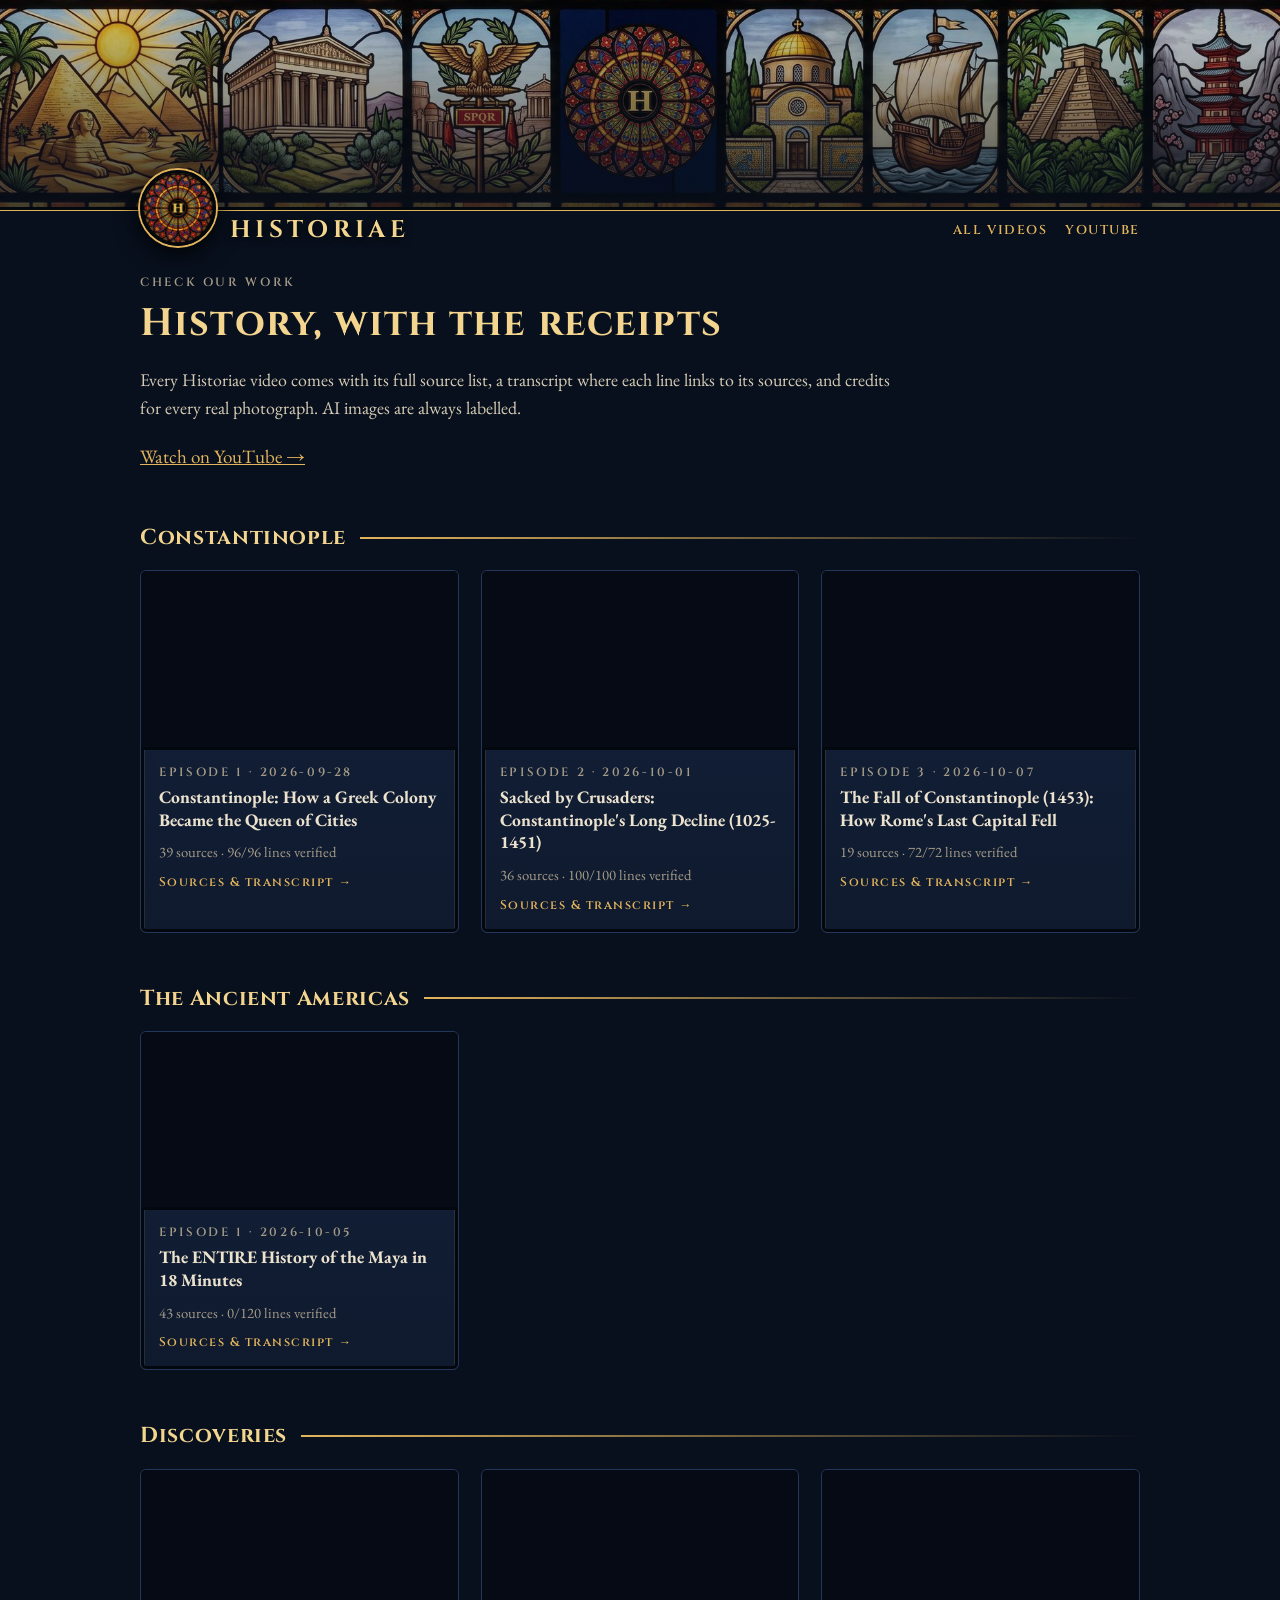
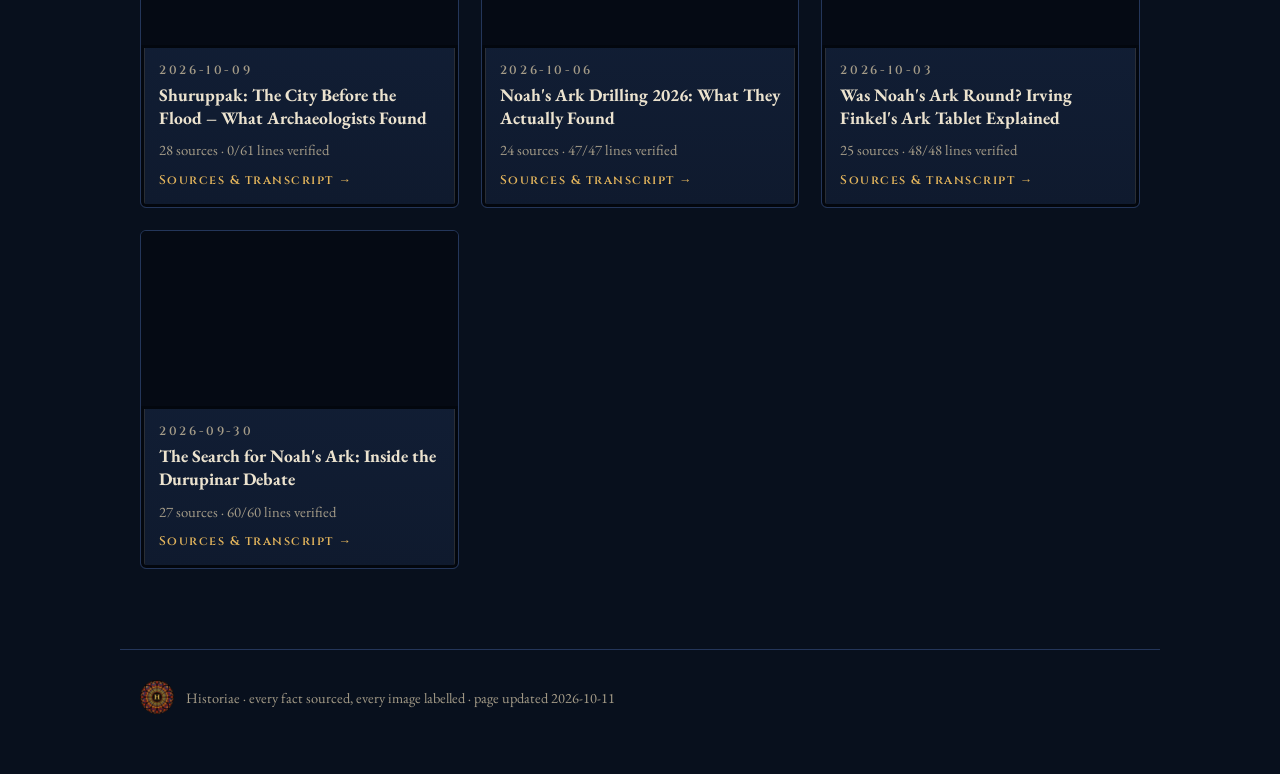
==== commit d0033c36: "Add/update aztec-history" ====
--- a/index.html
+++ b/index.html
@@ -1 +1 @@
-<!doctype html><html lang="en"><head><meta charset="utf-8"><meta name="viewport" content="width=device-width,initial-scale=1"><title>Historiae: sources and evidence</title><meta name="description" content="Sources, cited transcripts and photo credits for every Historiae history video."><meta property="og:title" content="Historiae: sources and evidence"><meta property="og:description" content="Sources, cited transcripts and photo credits for every Historiae history video."><meta name="theme-color" content="#08101d"><link rel="icon" href="./assets/favicon_64.png"><link rel="apple-touch-icon" href="./assets/apple_touch.png"><link rel="preconnect" href="https://fonts.googleapis.com"><link rel="preconnect" href="https://fonts.gstatic.com" crossorigin><link href="https://fonts.googleapis.com/css2?family=Cinzel:wght@600;700&family=EB+Garamond:ital,wght@0,400;0,500;0,600;1,400&display=swap" rel="stylesheet"><link rel="stylesheet" href="./assets/style.css"></head><body><div class="band"></div><div class="bar"><a class="brand" href="./"><img src="./assets/logo_160.png" alt=""><span>HISTORIAE</span></a><nav><a href="./">All videos</a><a href="https://www.youtube.com/@HistoriaeHistory">YouTube</a></nav></div><main><p class="kicker">Check our work</p><h1>History, with the receipts</h1><p class="lead">Every Historiae video comes with its full source list, a transcript where each line links to its sources, and credits for every real photograph. AI images are always labelled.</p><p><a href="https://www.youtube.com/@HistoriaeHistory">Watch on YouTube &rarr;</a></p><h2>Constantinople</h2><div class="grid"><a class="vcard pane" href="constantinople-1-rise/"><div class="thumb" style="background-image:url(https://i.ytimg.com/vi/V_MwrSjFZ38/maxresdefault.jpg)"></div><div class="body"><p class="kicker">Episode 1 · 2026-09-28</p><b>Constantinople: How a Greek Colony Became the Queen of Cities</b><div class="meta">39 sources · 96/96 lines verified</div><div class="go">Sources &amp; transcript &rarr;</div></div></a><a class="vcard pane" href="constantinople-2-decline/"><div class="thumb" style="background-image:url(https://i.ytimg.com/vi/63LW9FQpMmQ/maxresdefault.jpg)"></div><div class="body"><p class="kicker">Episode 2 · 2026-10-01</p><b>Sacked by Crusaders: Constantinople&#x27;s Long Decline (1025-1451)</b><div class="meta">36 sources · 100/100 lines verified</div><div class="go">Sources &amp; transcript &rarr;</div></div></a><a class="vcard pane" href="constantinople-3-fall/"><div class="thumb" style="background-image:url(https://i.ytimg.com/vi/hrNksgXD5qQ/maxresdefault.jpg)"></div><div class="body"><p class="kicker">Episode 3 · 2026-10-07</p><b>The Fall of Constantinople (1453): How Rome&#x27;s Last Capital Fell</b><div class="meta">19 sources · 72/72 lines verified</div><div class="go">Sources &amp; transcript &rarr;</div></div></a></div><h2>The Ancient Americas</h2><div class="grid"><a class="vcard pane" href="ancient-americas-1-maya/"><div class="thumb" style="background-image:url(https://i.ytimg.com/vi/ZN9kPH_UYNs/maxresdefault.jpg)"></div><div class="body"><p class="kicker">Episode 1 · 2026-10-05</p><b>The ENTIRE History of the Maya in 18 Minutes</b><div class="meta">43 sources · 0/120 lines verified</div><div class="go">Sources &amp; transcript &rarr;</div></div></a></div><h2>Discoveries</h2><div class="grid"><a class="vcard pane" href="shuruppak/"><div class="thumb" style="background-image:url(https://i.ytimg.com/vi/fJXffBSPBRA/maxresdefault.jpg)"></div><div class="body"><p class="kicker">2026-10-09</p><b>Shuruppak: The City Before the Flood – What Archaeologists Found</b><div class="meta">28 sources · 0/61 lines verified</div><div class="go">Sources &amp; transcript &rarr;</div></div></a><a class="vcard pane" href="durupinar-2026/"><div class="thumb" style="background-image:url(https://i.ytimg.com/vi/ivjIn2zI7dA/maxresdefault.jpg)"></div><div class="body"><p class="kicker">2026-10-06</p><b>Noah&#x27;s Ark Drilling 2026: What They Actually Found</b><div class="meta">24 sources · 47/47 lines verified</div><div class="go">Sources &amp; transcript &rarr;</div></div></a><a class="vcard pane" href="ark-before-noah/"><div class="thumb" style="background-image:url(https://i.ytimg.com/vi/iCEi1FvqEOg/maxresdefault.jpg)"></div><div class="body"><p class="kicker">2026-10-03</p><b>Was Noah&#x27;s Ark Round? Irving Finkel&#x27;s Ark Tablet Explained</b><div class="meta">25 sources · 48/48 lines verified</div><div class="go">Sources &amp; transcript &rarr;</div></div></a><a class="vcard pane" href="noahs-ark-durupinar/"><div class="thumb" style="background-image:url(https://i.ytimg.com/vi/73eEvwaUZBc/maxresdefault.jpg)"></div><div class="body"><p class="kicker">2026-09-30</p><b>The Search for Noah&#x27;s Ark: Inside the Durupinar Debate</b><div class="meta">27 sources · 60/60 lines verified</div><div class="go">Sources &amp; transcript &rarr;</div></div></a></div></main><footer><img src="./assets/logo_160.png" alt=""><span>Historiae · every fact sourced, every image labelled · page updated 2026-10-09</span></footer></body></html>+<!doctype html><html lang="en"><head><meta charset="utf-8"><meta name="viewport" content="width=device-width,initial-scale=1"><title>Historiae: sources and evidence</title><meta name="description" content="Sources, cited transcripts and photo credits for every Historiae history video."><meta property="og:title" content="Historiae: sources and evidence"><meta property="og:description" content="Sources, cited transcripts and photo credits for every Historiae history video."><meta name="theme-color" content="#08101d"><link rel="icon" href="./assets/favicon_64.png"><link rel="apple-touch-icon" href="./assets/apple_touch.png"><link rel="preconnect" href="https://fonts.googleapis.com"><link rel="preconnect" href="https://fonts.gstatic.com" crossorigin><link href="https://fonts.googleapis.com/css2?family=Cinzel:wght@600;700&family=EB+Garamond:ital,wght@0,400;0,500;0,600;1,400&display=swap" rel="stylesheet"><link rel="stylesheet" href="./assets/style.css"></head><body><div class="band"></div><div class="bar"><a class="brand" href="./"><img src="./assets/logo_160.png" alt=""><span>HISTORIAE</span></a><nav><a href="./">All videos</a><a href="https://www.youtube.com/@HistoriaeHistory">YouTube</a></nav></div><main><p class="kicker">Check our work</p><h1>History, with the receipts</h1><p class="lead">Every Historiae video comes with its full source list, a transcript where each line links to its sources, and credits for every real photograph. AI images are always labelled.</p><p><a href="https://www.youtube.com/@HistoriaeHistory">Watch on YouTube &rarr;</a></p><h2>Constantinople</h2><div class="grid"><a class="vcard pane" href="constantinople-1-rise/"><div class="thumb" style="background-image:url(https://i.ytimg.com/vi/V_MwrSjFZ38/maxresdefault.jpg)"></div><div class="body"><p class="kicker">Episode 1 · 2026-09-28</p><b>Constantinople: How a Greek Colony Became the Queen of Cities</b><div class="meta">39 sources · 96/96 lines verified</div><div class="go">Sources &amp; transcript &rarr;</div></div></a><a class="vcard pane" href="constantinople-2-decline/"><div class="thumb" style="background-image:url(https://i.ytimg.com/vi/63LW9FQpMmQ/maxresdefault.jpg)"></div><div class="body"><p class="kicker">Episode 2 · 2026-10-01</p><b>Sacked by Crusaders: Constantinople&#x27;s Long Decline (1025-1451)</b><div class="meta">36 sources · 100/100 lines verified</div><div class="go">Sources &amp; transcript &rarr;</div></div></a><a class="vcard pane" href="constantinople-3-fall/"><div class="thumb" style="background-image:url(https://i.ytimg.com/vi/hrNksgXD5qQ/maxresdefault.jpg)"></div><div class="body"><p class="kicker">Episode 3 · 2026-10-07</p><b>The Fall of Constantinople (1453): How Rome&#x27;s Last Capital Fell</b><div class="meta">19 sources · 72/72 lines verified</div><div class="go">Sources &amp; transcript &rarr;</div></div></a></div><h2>The Ancient Americas</h2><div class="grid"><a class="vcard pane" href="ancient-americas-1-maya/"><div class="thumb" style="background-image:url(https://i.ytimg.com/vi/ZN9kPH_UYNs/maxresdefault.jpg)"></div><div class="body"><p class="kicker">Episode 1 · 2026-10-05</p><b>The ENTIRE History of the Maya in 18 Minutes</b><div class="meta">43 sources · 0/120 lines verified</div><div class="go">Sources &amp; transcript &rarr;</div></div></a></div><h2>Discoveries</h2><div class="grid"><a class="vcard pane" href="shuruppak/"><div class="thumb" style="background-image:url(https://i.ytimg.com/vi/fJXffBSPBRA/maxresdefault.jpg)"></div><div class="body"><p class="kicker">2026-10-09</p><b>Shuruppak: The City Before the Flood – What Archaeologists Found</b><div class="meta">28 sources · 0/61 lines verified</div><div class="go">Sources &amp; transcript &rarr;</div></div></a><a class="vcard pane" href="durupinar-2026/"><div class="thumb" style="background-image:url(https://i.ytimg.com/vi/ivjIn2zI7dA/maxresdefault.jpg)"></div><div class="body"><p class="kicker">2026-10-06</p><b>Noah&#x27;s Ark Drilling 2026: What They Actually Found</b><div class="meta">24 sources · 47/47 lines verified</div><div class="go">Sources &amp; transcript &rarr;</div></div></a><a class="vcard pane" href="ark-before-noah/"><div class="thumb" style="background-image:url(https://i.ytimg.com/vi/iCEi1FvqEOg/maxresdefault.jpg)"></div><div class="body"><p class="kicker">2026-10-03</p><b>Was Noah&#x27;s Ark Round? Irving Finkel&#x27;s Ark Tablet Explained</b><div class="meta">25 sources · 48/48 lines verified</div><div class="go">Sources &amp; transcript &rarr;</div></div></a><a class="vcard pane" href="noahs-ark-durupinar/"><div class="thumb" style="background-image:url(https://i.ytimg.com/vi/73eEvwaUZBc/maxresdefault.jpg)"></div><div class="body"><p class="kicker">2026-09-30</p><b>The Search for Noah&#x27;s Ark: Inside the Durupinar Debate</b><div class="meta">27 sources · 60/60 lines verified</div><div class="go">Sources &amp; transcript &rarr;</div></div></a></div></main><footer><img src="./assets/logo_160.png" alt=""><span>Historiae · every fact sourced, every image labelled · page updated 2026-10-11</span></footer></body></html>
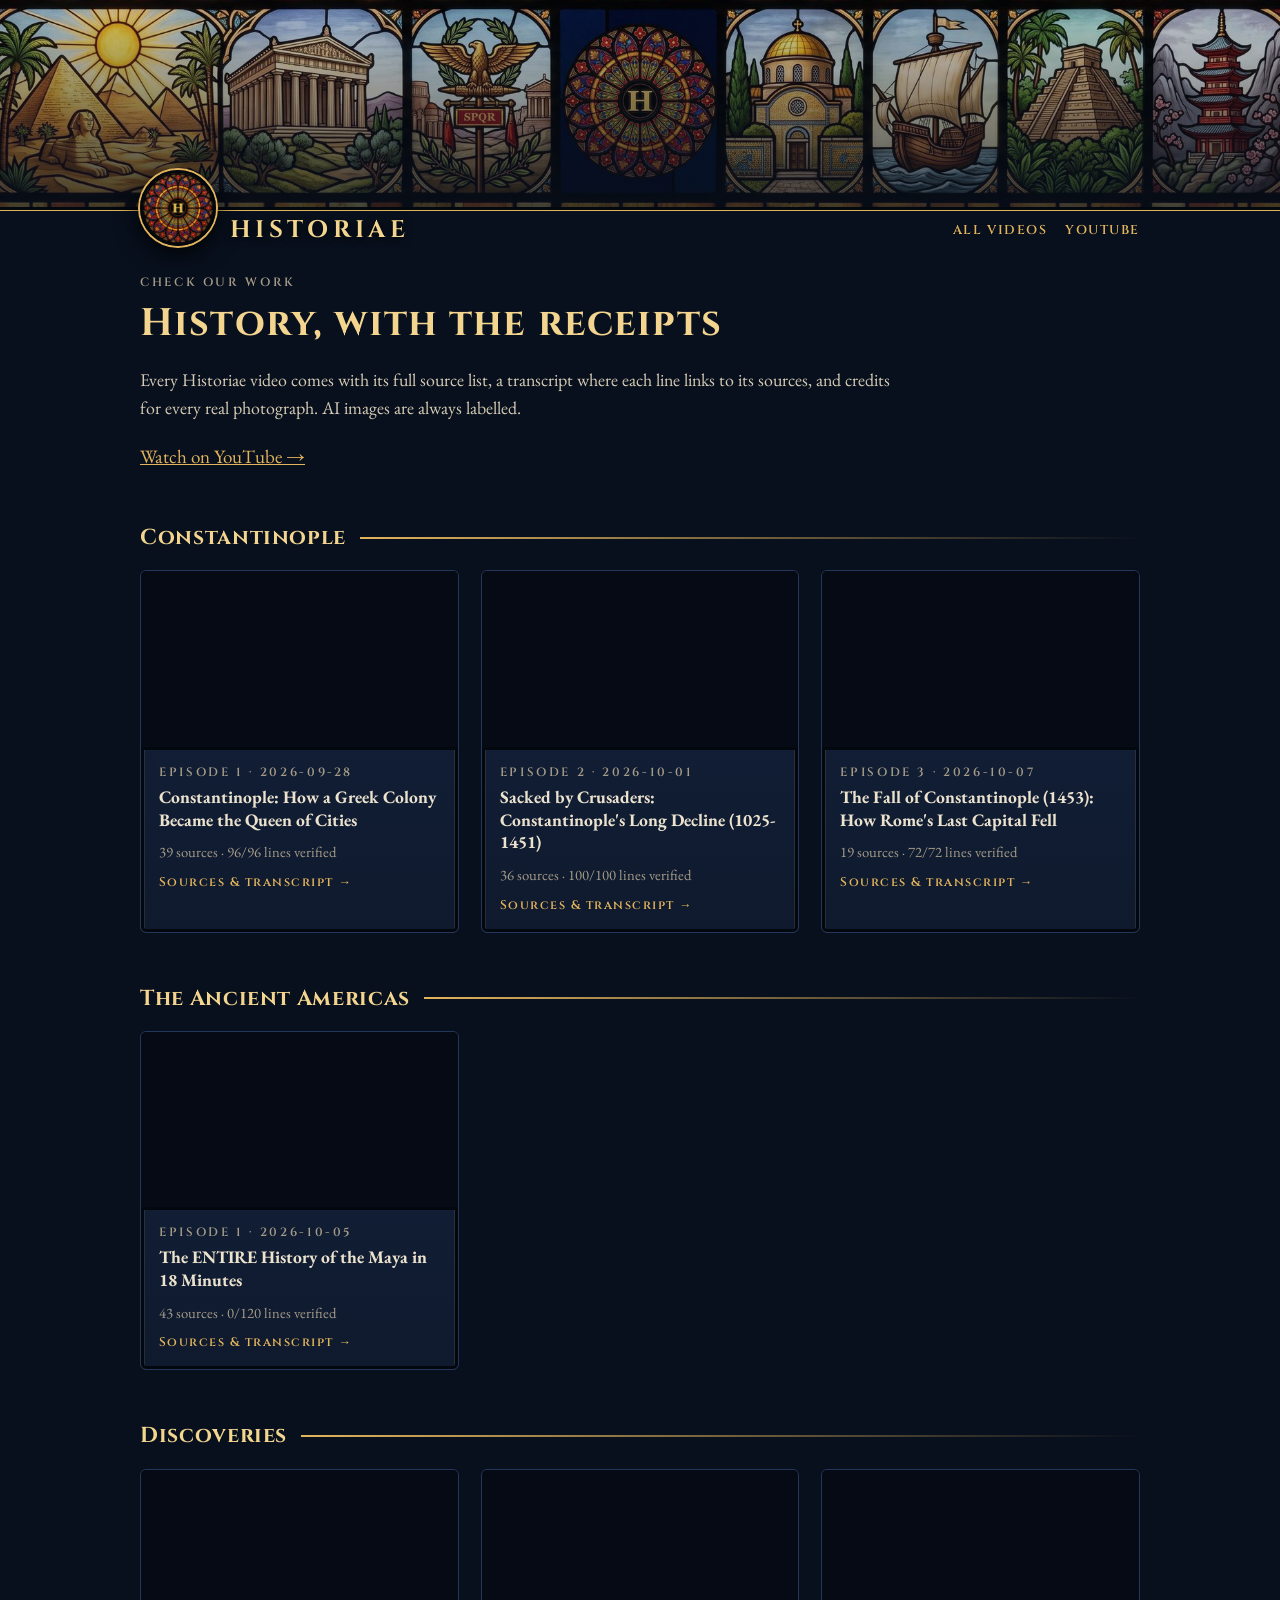
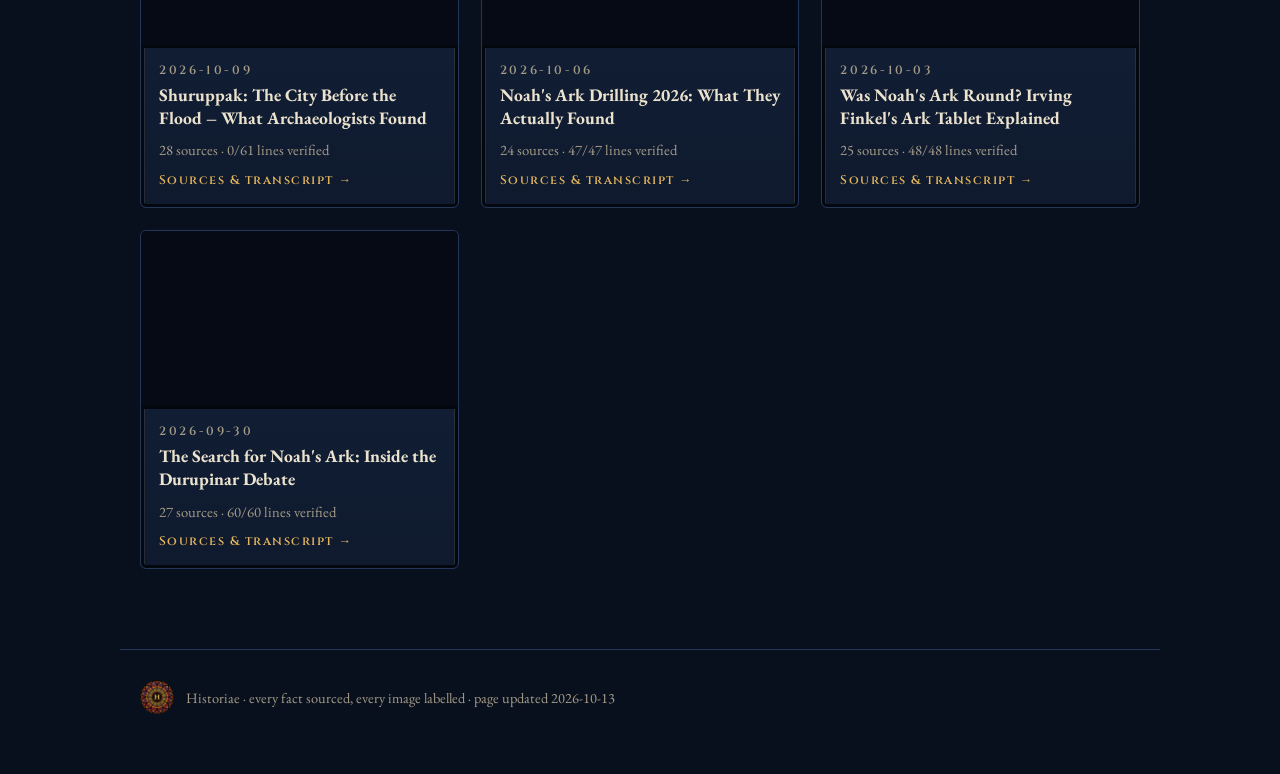
==== commit 67efa79d: "Add/update inca-history" ====
--- a/index.html
+++ b/index.html
@@ -1 +1 @@
-<!doctype html><html lang="en"><head><meta charset="utf-8"><meta name="viewport" content="width=device-width,initial-scale=1"><title>Historiae: sources and evidence</title><meta name="description" content="Sources, cited transcripts and photo credits for every Historiae history video."><meta property="og:title" content="Historiae: sources and evidence"><meta property="og:description" content="Sources, cited transcripts and photo credits for every Historiae history video."><meta name="theme-color" content="#08101d"><link rel="icon" href="./assets/favicon_64.png"><link rel="apple-touch-icon" href="./assets/apple_touch.png"><link rel="preconnect" href="https://fonts.googleapis.com"><link rel="preconnect" href="https://fonts.gstatic.com" crossorigin><link href="https://fonts.googleapis.com/css2?family=Cinzel:wght@600;700&family=EB+Garamond:ital,wght@0,400;0,500;0,600;1,400&display=swap" rel="stylesheet"><link rel="stylesheet" href="./assets/style.css"></head><body><div class="band"></div><div class="bar"><a class="brand" href="./"><img src="./assets/logo_160.png" alt=""><span>HISTORIAE</span></a><nav><a href="./">All videos</a><a href="https://www.youtube.com/@HistoriaeHistory">YouTube</a></nav></div><main><p class="kicker">Check our work</p><h1>History, with the receipts</h1><p class="lead">Every Historiae video comes with its full source list, a transcript where each line links to its sources, and credits for every real photograph. AI images are always labelled.</p><p><a href="https://www.youtube.com/@HistoriaeHistory">Watch on YouTube &rarr;</a></p><h2>Constantinople</h2><div class="grid"><a class="vcard pane" href="constantinople-1-rise/"><div class="thumb" style="background-image:url(https://i.ytimg.com/vi/V_MwrSjFZ38/maxresdefault.jpg)"></div><div class="body"><p class="kicker">Episode 1 · 2026-09-28</p><b>Constantinople: How a Greek Colony Became the Queen of Cities</b><div class="meta">39 sources · 96/96 lines verified</div><div class="go">Sources &amp; transcript &rarr;</div></div></a><a class="vcard pane" href="constantinople-2-decline/"><div class="thumb" style="background-image:url(https://i.ytimg.com/vi/63LW9FQpMmQ/maxresdefault.jpg)"></div><div class="body"><p class="kicker">Episode 2 · 2026-10-01</p><b>Sacked by Crusaders: Constantinople&#x27;s Long Decline (1025-1451)</b><div class="meta">36 sources · 100/100 lines verified</div><div class="go">Sources &amp; transcript &rarr;</div></div></a><a class="vcard pane" href="constantinople-3-fall/"><div class="thumb" style="background-image:url(https://i.ytimg.com/vi/hrNksgXD5qQ/maxresdefault.jpg)"></div><div class="body"><p class="kicker">Episode 3 · 2026-10-07</p><b>The Fall of Constantinople (1453): How Rome&#x27;s Last Capital Fell</b><div class="meta">19 sources · 72/72 lines verified</div><div class="go">Sources &amp; transcript &rarr;</div></div></a></div><h2>The Ancient Americas</h2><div class="grid"><a class="vcard pane" href="ancient-americas-1-maya/"><div class="thumb" style="background-image:url(https://i.ytimg.com/vi/ZN9kPH_UYNs/maxresdefault.jpg)"></div><div class="body"><p class="kicker">Episode 1 · 2026-10-05</p><b>The ENTIRE History of the Maya in 18 Minutes</b><div class="meta">43 sources · 0/120 lines verified</div><div class="go">Sources &amp; transcript &rarr;</div></div></a></div><h2>Discoveries</h2><div class="grid"><a class="vcard pane" href="shuruppak/"><div class="thumb" style="background-image:url(https://i.ytimg.com/vi/fJXffBSPBRA/maxresdefault.jpg)"></div><div class="body"><p class="kicker">2026-10-09</p><b>Shuruppak: The City Before the Flood – What Archaeologists Found</b><div class="meta">28 sources · 0/61 lines verified</div><div class="go">Sources &amp; transcript &rarr;</div></div></a><a class="vcard pane" href="durupinar-2026/"><div class="thumb" style="background-image:url(https://i.ytimg.com/vi/ivjIn2zI7dA/maxresdefault.jpg)"></div><div class="body"><p class="kicker">2026-10-06</p><b>Noah&#x27;s Ark Drilling 2026: What They Actually Found</b><div class="meta">24 sources · 47/47 lines verified</div><div class="go">Sources &amp; transcript &rarr;</div></div></a><a class="vcard pane" href="ark-before-noah/"><div class="thumb" style="background-image:url(https://i.ytimg.com/vi/iCEi1FvqEOg/maxresdefault.jpg)"></div><div class="body"><p class="kicker">2026-10-03</p><b>Was Noah&#x27;s Ark Round? Irving Finkel&#x27;s Ark Tablet Explained</b><div class="meta">25 sources · 48/48 lines verified</div><div class="go">Sources &amp; transcript &rarr;</div></div></a><a class="vcard pane" href="noahs-ark-durupinar/"><div class="thumb" style="background-image:url(https://i.ytimg.com/vi/73eEvwaUZBc/maxresdefault.jpg)"></div><div class="body"><p class="kicker">2026-09-30</p><b>The Search for Noah&#x27;s Ark: Inside the Durupinar Debate</b><div class="meta">27 sources · 60/60 lines verified</div><div class="go">Sources &amp; transcript &rarr;</div></div></a></div></main><footer><img src="./assets/logo_160.png" alt=""><span>Historiae · every fact sourced, every image labelled · page updated 2026-10-11</span></footer></body></html>+<!doctype html><html lang="en"><head><meta charset="utf-8"><meta name="viewport" content="width=device-width,initial-scale=1"><title>Historiae: sources and evidence</title><meta name="description" content="Sources, cited transcripts and photo credits for every Historiae history video."><meta property="og:title" content="Historiae: sources and evidence"><meta property="og:description" content="Sources, cited transcripts and photo credits for every Historiae history video."><meta name="theme-color" content="#08101d"><link rel="icon" href="./assets/favicon_64.png"><link rel="apple-touch-icon" href="./assets/apple_touch.png"><link rel="preconnect" href="https://fonts.googleapis.com"><link rel="preconnect" href="https://fonts.gstatic.com" crossorigin><link href="https://fonts.googleapis.com/css2?family=Cinzel:wght@600;700&family=EB+Garamond:ital,wght@0,400;0,500;0,600;1,400&display=swap" rel="stylesheet"><link rel="stylesheet" href="./assets/style.css"></head><body><div class="band"></div><div class="bar"><a class="brand" href="./"><img src="./assets/logo_160.png" alt=""><span>HISTORIAE</span></a><nav><a href="./">All videos</a><a href="https://www.youtube.com/@HistoriaeHistory">YouTube</a></nav></div><main><p class="kicker">Check our work</p><h1>History, with the receipts</h1><p class="lead">Every Historiae video comes with its full source list, a transcript where each line links to its sources, and credits for every real photograph. AI images are always labelled.</p><p><a href="https://www.youtube.com/@HistoriaeHistory">Watch on YouTube &rarr;</a></p><h2>Constantinople</h2><div class="grid"><a class="vcard pane" href="constantinople-1-rise/"><div class="thumb" style="background-image:url(https://i.ytimg.com/vi/V_MwrSjFZ38/maxresdefault.jpg)"></div><div class="body"><p class="kicker">Episode 1 · 2026-09-28</p><b>Constantinople: How a Greek Colony Became the Queen of Cities</b><div class="meta">39 sources · 96/96 lines verified</div><div class="go">Sources &amp; transcript &rarr;</div></div></a><a class="vcard pane" href="constantinople-2-decline/"><div class="thumb" style="background-image:url(https://i.ytimg.com/vi/63LW9FQpMmQ/maxresdefault.jpg)"></div><div class="body"><p class="kicker">Episode 2 · 2026-10-01</p><b>Sacked by Crusaders: Constantinople&#x27;s Long Decline (1025-1451)</b><div class="meta">36 sources · 100/100 lines verified</div><div class="go">Sources &amp; transcript &rarr;</div></div></a><a class="vcard pane" href="constantinople-3-fall/"><div class="thumb" style="background-image:url(https://i.ytimg.com/vi/hrNksgXD5qQ/maxresdefault.jpg)"></div><div class="body"><p class="kicker">Episode 3 · 2026-10-07</p><b>The Fall of Constantinople (1453): How Rome&#x27;s Last Capital Fell</b><div class="meta">19 sources · 72/72 lines verified</div><div class="go">Sources &amp; transcript &rarr;</div></div></a></div><h2>The Ancient Americas</h2><div class="grid"><a class="vcard pane" href="ancient-americas-1-maya/"><div class="thumb" style="background-image:url(https://i.ytimg.com/vi/ZN9kPH_UYNs/maxresdefault.jpg)"></div><div class="body"><p class="kicker">Episode 1 · 2026-10-05</p><b>The ENTIRE History of the Maya in 18 Minutes</b><div class="meta">43 sources · 0/120 lines verified</div><div class="go">Sources &amp; transcript &rarr;</div></div></a></div><h2>Discoveries</h2><div class="grid"><a class="vcard pane" href="shuruppak/"><div class="thumb" style="background-image:url(https://i.ytimg.com/vi/fJXffBSPBRA/maxresdefault.jpg)"></div><div class="body"><p class="kicker">2026-10-09</p><b>Shuruppak: The City Before the Flood – What Archaeologists Found</b><div class="meta">28 sources · 0/61 lines verified</div><div class="go">Sources &amp; transcript &rarr;</div></div></a><a class="vcard pane" href="durupinar-2026/"><div class="thumb" style="background-image:url(https://i.ytimg.com/vi/ivjIn2zI7dA/maxresdefault.jpg)"></div><div class="body"><p class="kicker">2026-10-06</p><b>Noah&#x27;s Ark Drilling 2026: What They Actually Found</b><div class="meta">24 sources · 47/47 lines verified</div><div class="go">Sources &amp; transcript &rarr;</div></div></a><a class="vcard pane" href="ark-before-noah/"><div class="thumb" style="background-image:url(https://i.ytimg.com/vi/iCEi1FvqEOg/maxresdefault.jpg)"></div><div class="body"><p class="kicker">2026-10-03</p><b>Was Noah&#x27;s Ark Round? Irving Finkel&#x27;s Ark Tablet Explained</b><div class="meta">25 sources · 48/48 lines verified</div><div class="go">Sources &amp; transcript &rarr;</div></div></a><a class="vcard pane" href="noahs-ark-durupinar/"><div class="thumb" style="background-image:url(https://i.ytimg.com/vi/73eEvwaUZBc/maxresdefault.jpg)"></div><div class="body"><p class="kicker">2026-09-30</p><b>The Search for Noah&#x27;s Ark: Inside the Durupinar Debate</b><div class="meta">27 sources · 60/60 lines verified</div><div class="go">Sources &amp; transcript &rarr;</div></div></a></div></main><footer><img src="./assets/logo_160.png" alt=""><span>Historiae · every fact sourced, every image labelled · page updated 2026-10-13</span></footer></body></html>
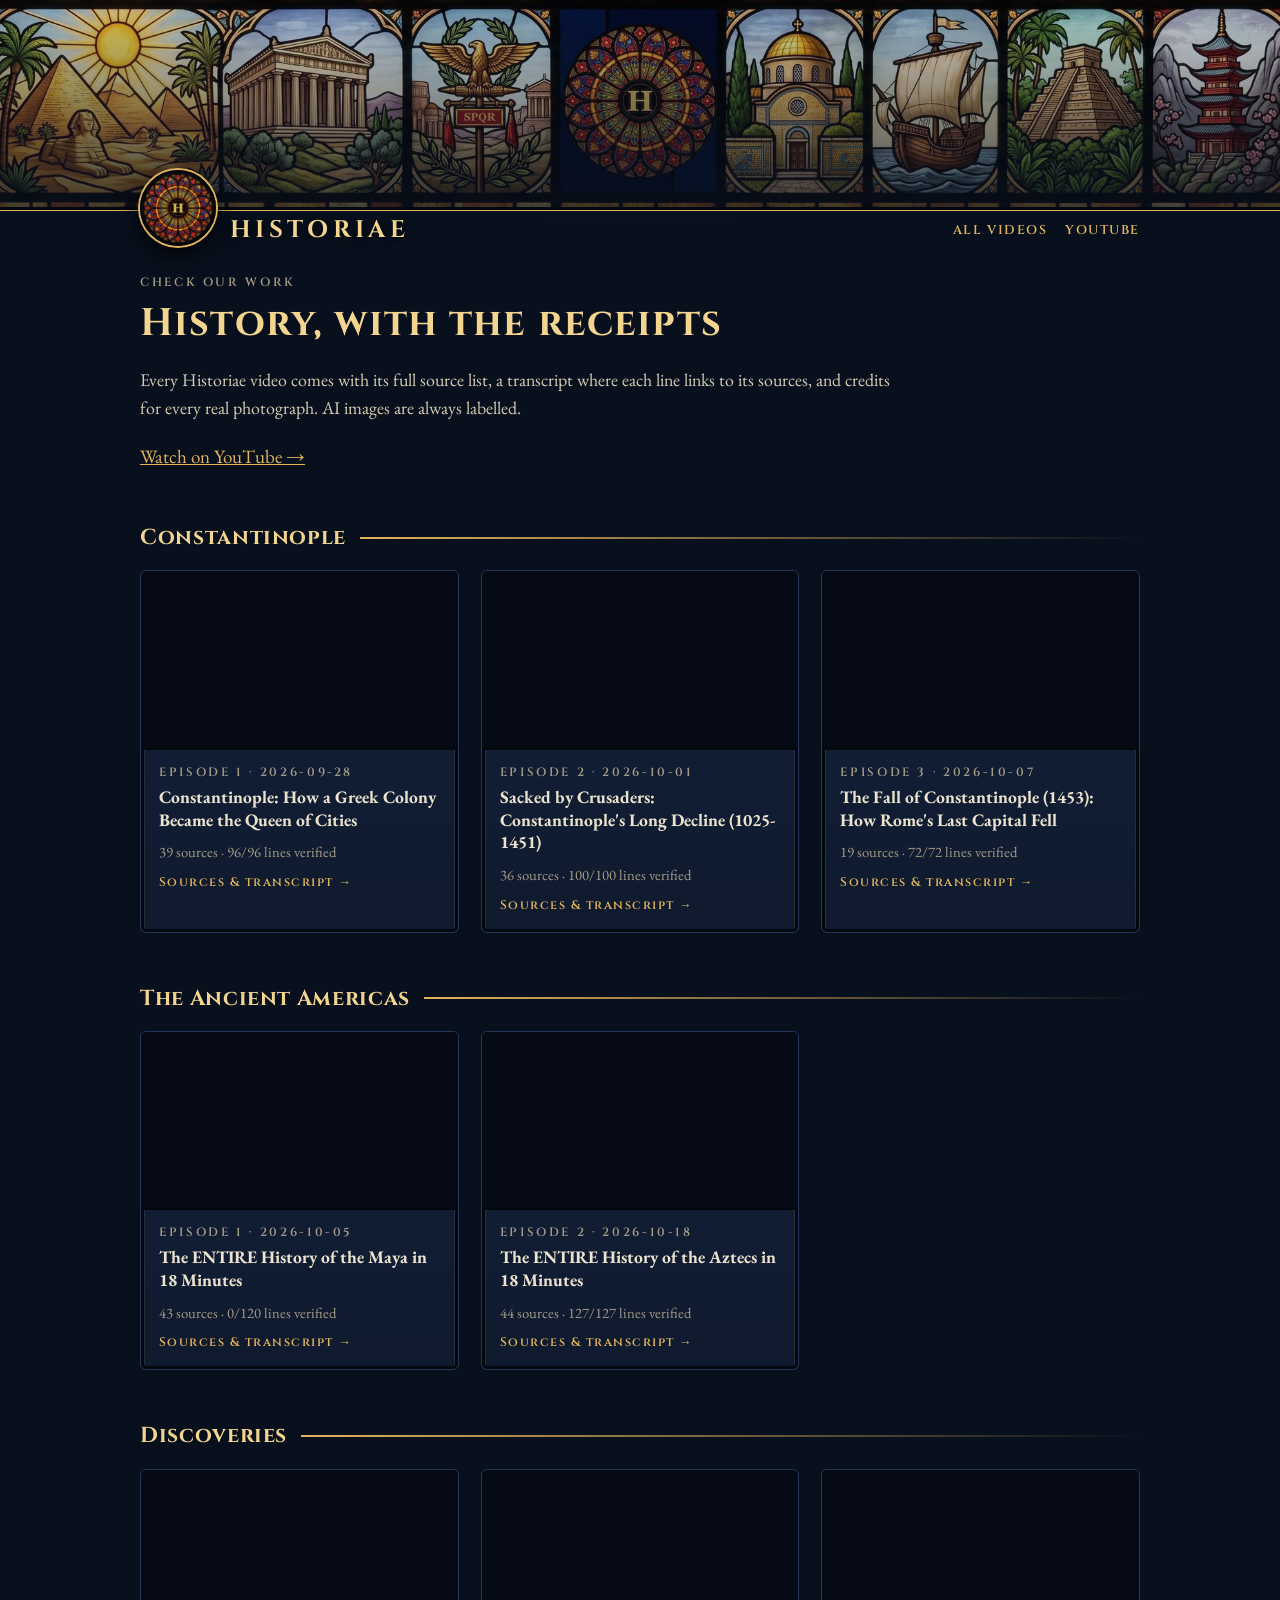
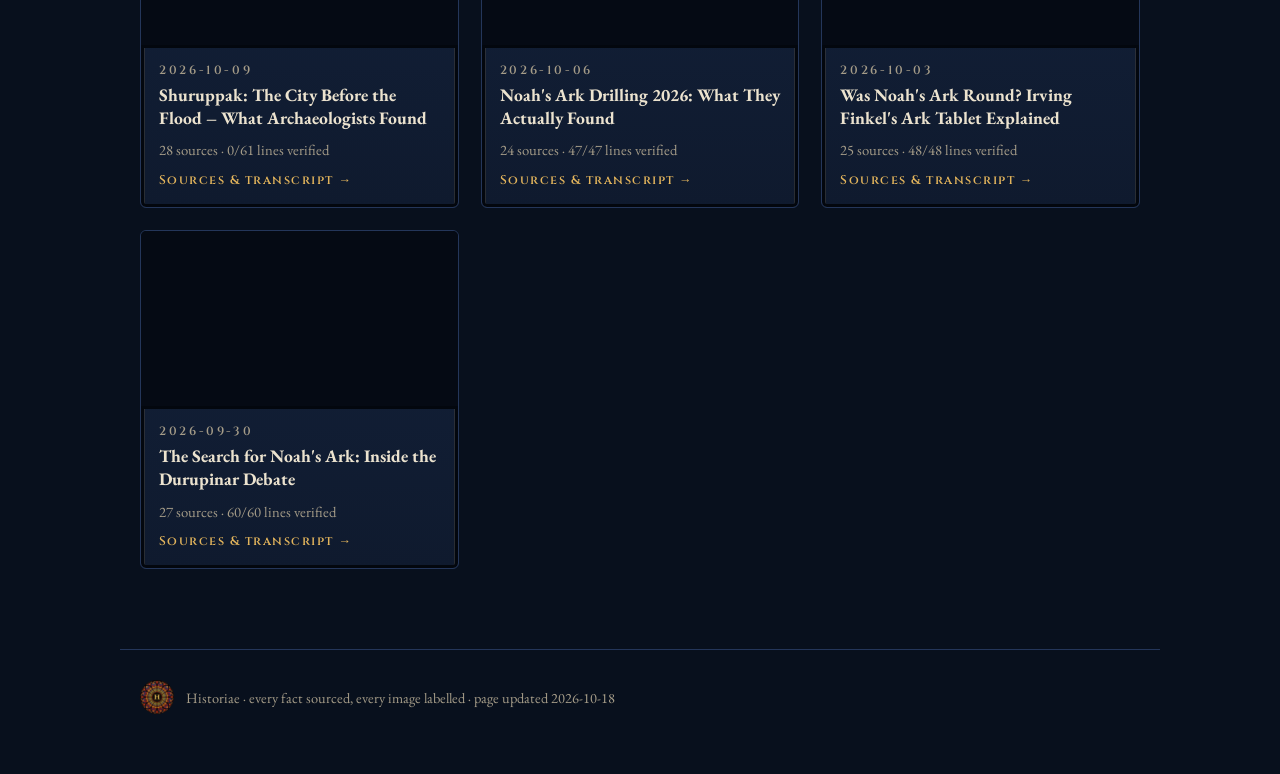
==== commit f75fdf61: "Release ancient-americas-2-aztecs" ====
--- a/index.html
+++ b/index.html
@@ -1 +1 @@
-<!doctype html><html lang="en"><head><meta charset="utf-8"><meta name="viewport" content="width=device-width,initial-scale=1"><title>Historiae: sources and evidence</title><meta name="description" content="Sources, cited transcripts and photo credits for every Historiae history video."><meta property="og:title" content="Historiae: sources and evidence"><meta property="og:description" content="Sources, cited transcripts and photo credits for every Historiae history video."><meta name="theme-color" content="#08101d"><link rel="icon" href="./assets/favicon_64.png"><link rel="apple-touch-icon" href="./assets/apple_touch.png"><link rel="preconnect" href="https://fonts.googleapis.com"><link rel="preconnect" href="https://fonts.gstatic.com" crossorigin><link href="https://fonts.googleapis.com/css2?family=Cinzel:wght@600;700&family=EB+Garamond:ital,wght@0,400;0,500;0,600;1,400&display=swap" rel="stylesheet"><link rel="stylesheet" href="./assets/style.css"></head><body><div class="band"></div><div class="bar"><a class="brand" href="./"><img src="./assets/logo_160.png" alt=""><span>HISTORIAE</span></a><nav><a href="./">All videos</a><a href="https://www.youtube.com/@HistoriaeHistory">YouTube</a></nav></div><main><p class="kicker">Check our work</p><h1>History, with the receipts</h1><p class="lead">Every Historiae video comes with its full source list, a transcript where each line links to its sources, and credits for every real photograph. AI images are always labelled.</p><p><a href="https://www.youtube.com/@HistoriaeHistory">Watch on YouTube &rarr;</a></p><h2>Constantinople</h2><div class="grid"><a class="vcard pane" href="constantinople-1-rise/"><div class="thumb" style="background-image:url(https://i.ytimg.com/vi/V_MwrSjFZ38/maxresdefault.jpg)"></div><div class="body"><p class="kicker">Episode 1 · 2026-09-28</p><b>Constantinople: How a Greek Colony Became the Queen of Cities</b><div class="meta">39 sources · 96/96 lines verified</div><div class="go">Sources &amp; transcript &rarr;</div></div></a><a class="vcard pane" href="constantinople-2-decline/"><div class="thumb" style="background-image:url(https://i.ytimg.com/vi/63LW9FQpMmQ/maxresdefault.jpg)"></div><div class="body"><p class="kicker">Episode 2 · 2026-10-01</p><b>Sacked by Crusaders: Constantinople&#x27;s Long Decline (1025-1451)</b><div class="meta">36 sources · 100/100 lines verified</div><div class="go">Sources &amp; transcript &rarr;</div></div></a><a class="vcard pane" href="constantinople-3-fall/"><div class="thumb" style="background-image:url(https://i.ytimg.com/vi/hrNksgXD5qQ/maxresdefault.jpg)"></div><div class="body"><p class="kicker">Episode 3 · 2026-10-07</p><b>The Fall of Constantinople (1453): How Rome&#x27;s Last Capital Fell</b><div class="meta">19 sources · 72/72 lines verified</div><div class="go">Sources &amp; transcript &rarr;</div></div></a></div><h2>The Ancient Americas</h2><div class="grid"><a class="vcard pane" href="ancient-americas-1-maya/"><div class="thumb" style="background-image:url(https://i.ytimg.com/vi/ZN9kPH_UYNs/maxresdefault.jpg)"></div><div class="body"><p class="kicker">Episode 1 · 2026-10-05</p><b>The ENTIRE History of the Maya in 18 Minutes</b><div class="meta">43 sources · 0/120 lines verified</div><div class="go">Sources &amp; transcript &rarr;</div></div></a></div><h2>Discoveries</h2><div class="grid"><a class="vcard pane" href="shuruppak/"><div class="thumb" style="background-image:url(https://i.ytimg.com/vi/fJXffBSPBRA/maxresdefault.jpg)"></div><div class="body"><p class="kicker">2026-10-09</p><b>Shuruppak: The City Before the Flood – What Archaeologists Found</b><div class="meta">28 sources · 0/61 lines verified</div><div class="go">Sources &amp; transcript &rarr;</div></div></a><a class="vcard pane" href="durupinar-2026/"><div class="thumb" style="background-image:url(https://i.ytimg.com/vi/ivjIn2zI7dA/maxresdefault.jpg)"></div><div class="body"><p class="kicker">2026-10-06</p><b>Noah&#x27;s Ark Drilling 2026: What They Actually Found</b><div class="meta">24 sources · 47/47 lines verified</div><div class="go">Sources &amp; transcript &rarr;</div></div></a><a class="vcard pane" href="ark-before-noah/"><div class="thumb" style="background-image:url(https://i.ytimg.com/vi/iCEi1FvqEOg/maxresdefault.jpg)"></div><div class="body"><p class="kicker">2026-10-03</p><b>Was Noah&#x27;s Ark Round? Irving Finkel&#x27;s Ark Tablet Explained</b><div class="meta">25 sources · 48/48 lines verified</div><div class="go">Sources &amp; transcript &rarr;</div></div></a><a class="vcard pane" href="noahs-ark-durupinar/"><div class="thumb" style="background-image:url(https://i.ytimg.com/vi/73eEvwaUZBc/maxresdefault.jpg)"></div><div class="body"><p class="kicker">2026-09-30</p><b>The Search for Noah&#x27;s Ark: Inside the Durupinar Debate</b><div class="meta">27 sources · 60/60 lines verified</div><div class="go">Sources &amp; transcript &rarr;</div></div></a></div></main><footer><img src="./assets/logo_160.png" alt=""><span>Historiae · every fact sourced, every image labelled · page updated 2026-10-13</span></footer></body></html>+<!doctype html><html lang="en"><head><meta charset="utf-8"><meta name="viewport" content="width=device-width,initial-scale=1"><title>Historiae: sources and evidence</title><meta name="description" content="Sources, cited transcripts and photo credits for every Historiae history video."><meta property="og:title" content="Historiae: sources and evidence"><meta property="og:description" content="Sources, cited transcripts and photo credits for every Historiae history video."><meta name="theme-color" content="#08101d"><link rel="icon" href="./assets/favicon_64.png"><link rel="apple-touch-icon" href="./assets/apple_touch.png"><link rel="preconnect" href="https://fonts.googleapis.com"><link rel="preconnect" href="https://fonts.gstatic.com" crossorigin><link href="https://fonts.googleapis.com/css2?family=Cinzel:wght@600;700&family=EB+Garamond:ital,wght@0,400;0,500;0,600;1,400&display=swap" rel="stylesheet"><link rel="stylesheet" href="./assets/style.css"></head><body><div class="band"></div><div class="bar"><a class="brand" href="./"><img src="./assets/logo_160.png" alt=""><span>HISTORIAE</span></a><nav><a href="./">All videos</a><a href="https://www.youtube.com/@HistoriaeHistory">YouTube</a></nav></div><main><p class="kicker">Check our work</p><h1>History, with the receipts</h1><p class="lead">Every Historiae video comes with its full source list, a transcript where each line links to its sources, and credits for every real photograph. AI images are always labelled.</p><p><a href="https://www.youtube.com/@HistoriaeHistory">Watch on YouTube &rarr;</a></p><h2>Constantinople</h2><div class="grid"><a class="vcard pane" href="constantinople-1-rise/"><div class="thumb" style="background-image:url(https://i.ytimg.com/vi/V_MwrSjFZ38/maxresdefault.jpg)"></div><div class="body"><p class="kicker">Episode 1 · 2026-09-28</p><b>Constantinople: How a Greek Colony Became the Queen of Cities</b><div class="meta">39 sources · 96/96 lines verified</div><div class="go">Sources &amp; transcript &rarr;</div></div></a><a class="vcard pane" href="constantinople-2-decline/"><div class="thumb" style="background-image:url(https://i.ytimg.com/vi/63LW9FQpMmQ/maxresdefault.jpg)"></div><div class="body"><p class="kicker">Episode 2 · 2026-10-01</p><b>Sacked by Crusaders: Constantinople&#x27;s Long Decline (1025-1451)</b><div class="meta">36 sources · 100/100 lines verified</div><div class="go">Sources &amp; transcript &rarr;</div></div></a><a class="vcard pane" href="constantinople-3-fall/"><div class="thumb" style="background-image:url(https://i.ytimg.com/vi/hrNksgXD5qQ/maxresdefault.jpg)"></div><div class="body"><p class="kicker">Episode 3 · 2026-10-07</p><b>The Fall of Constantinople (1453): How Rome&#x27;s Last Capital Fell</b><div class="meta">19 sources · 72/72 lines verified</div><div class="go">Sources &amp; transcript &rarr;</div></div></a></div><h2>The Ancient Americas</h2><div class="grid"><a class="vcard pane" href="ancient-americas-1-maya/"><div class="thumb" style="background-image:url(https://i.ytimg.com/vi/ZN9kPH_UYNs/maxresdefault.jpg)"></div><div class="body"><p class="kicker">Episode 1 · 2026-10-05</p><b>The ENTIRE History of the Maya in 18 Minutes</b><div class="meta">43 sources · 0/120 lines verified</div><div class="go">Sources &amp; transcript &rarr;</div></div></a><a class="vcard pane" href="ancient-americas-2-aztecs/"><div class="thumb" style="background-image:url(https://i.ytimg.com/vi/G6ZzQ4U1iZ0/maxresdefault.jpg)"></div><div class="body"><p class="kicker">Episode 2 · 2026-10-18</p><b>The ENTIRE History of the Aztecs in 18 Minutes</b><div class="meta">44 sources · 127/127 lines verified</div><div class="go">Sources &amp; transcript &rarr;</div></div></a></div><h2>Discoveries</h2><div class="grid"><a class="vcard pane" href="shuruppak/"><div class="thumb" style="background-image:url(https://i.ytimg.com/vi/fJXffBSPBRA/maxresdefault.jpg)"></div><div class="body"><p class="kicker">2026-10-09</p><b>Shuruppak: The City Before the Flood – What Archaeologists Found</b><div class="meta">28 sources · 0/61 lines verified</div><div class="go">Sources &amp; transcript &rarr;</div></div></a><a class="vcard pane" href="durupinar-2026/"><div class="thumb" style="background-image:url(https://i.ytimg.com/vi/ivjIn2zI7dA/maxresdefault.jpg)"></div><div class="body"><p class="kicker">2026-10-06</p><b>Noah&#x27;s Ark Drilling 2026: What They Actually Found</b><div class="meta">24 sources · 47/47 lines verified</div><div class="go">Sources &amp; transcript &rarr;</div></div></a><a class="vcard pane" href="ark-before-noah/"><div class="thumb" style="background-image:url(https://i.ytimg.com/vi/iCEi1FvqEOg/maxresdefault.jpg)"></div><div class="body"><p class="kicker">2026-10-03</p><b>Was Noah&#x27;s Ark Round? Irving Finkel&#x27;s Ark Tablet Explained</b><div class="meta">25 sources · 48/48 lines verified</div><div class="go">Sources &amp; transcript &rarr;</div></div></a><a class="vcard pane" href="noahs-ark-durupinar/"><div class="thumb" style="background-image:url(https://i.ytimg.com/vi/73eEvwaUZBc/maxresdefault.jpg)"></div><div class="body"><p class="kicker">2026-09-30</p><b>The Search for Noah&#x27;s Ark: Inside the Durupinar Debate</b><div class="meta">27 sources · 60/60 lines verified</div><div class="go">Sources &amp; transcript &rarr;</div></div></a></div></main><footer><img src="./assets/logo_160.png" alt=""><span>Historiae · every fact sourced, every image labelled · page updated 2026-10-18</span></footer></body></html>
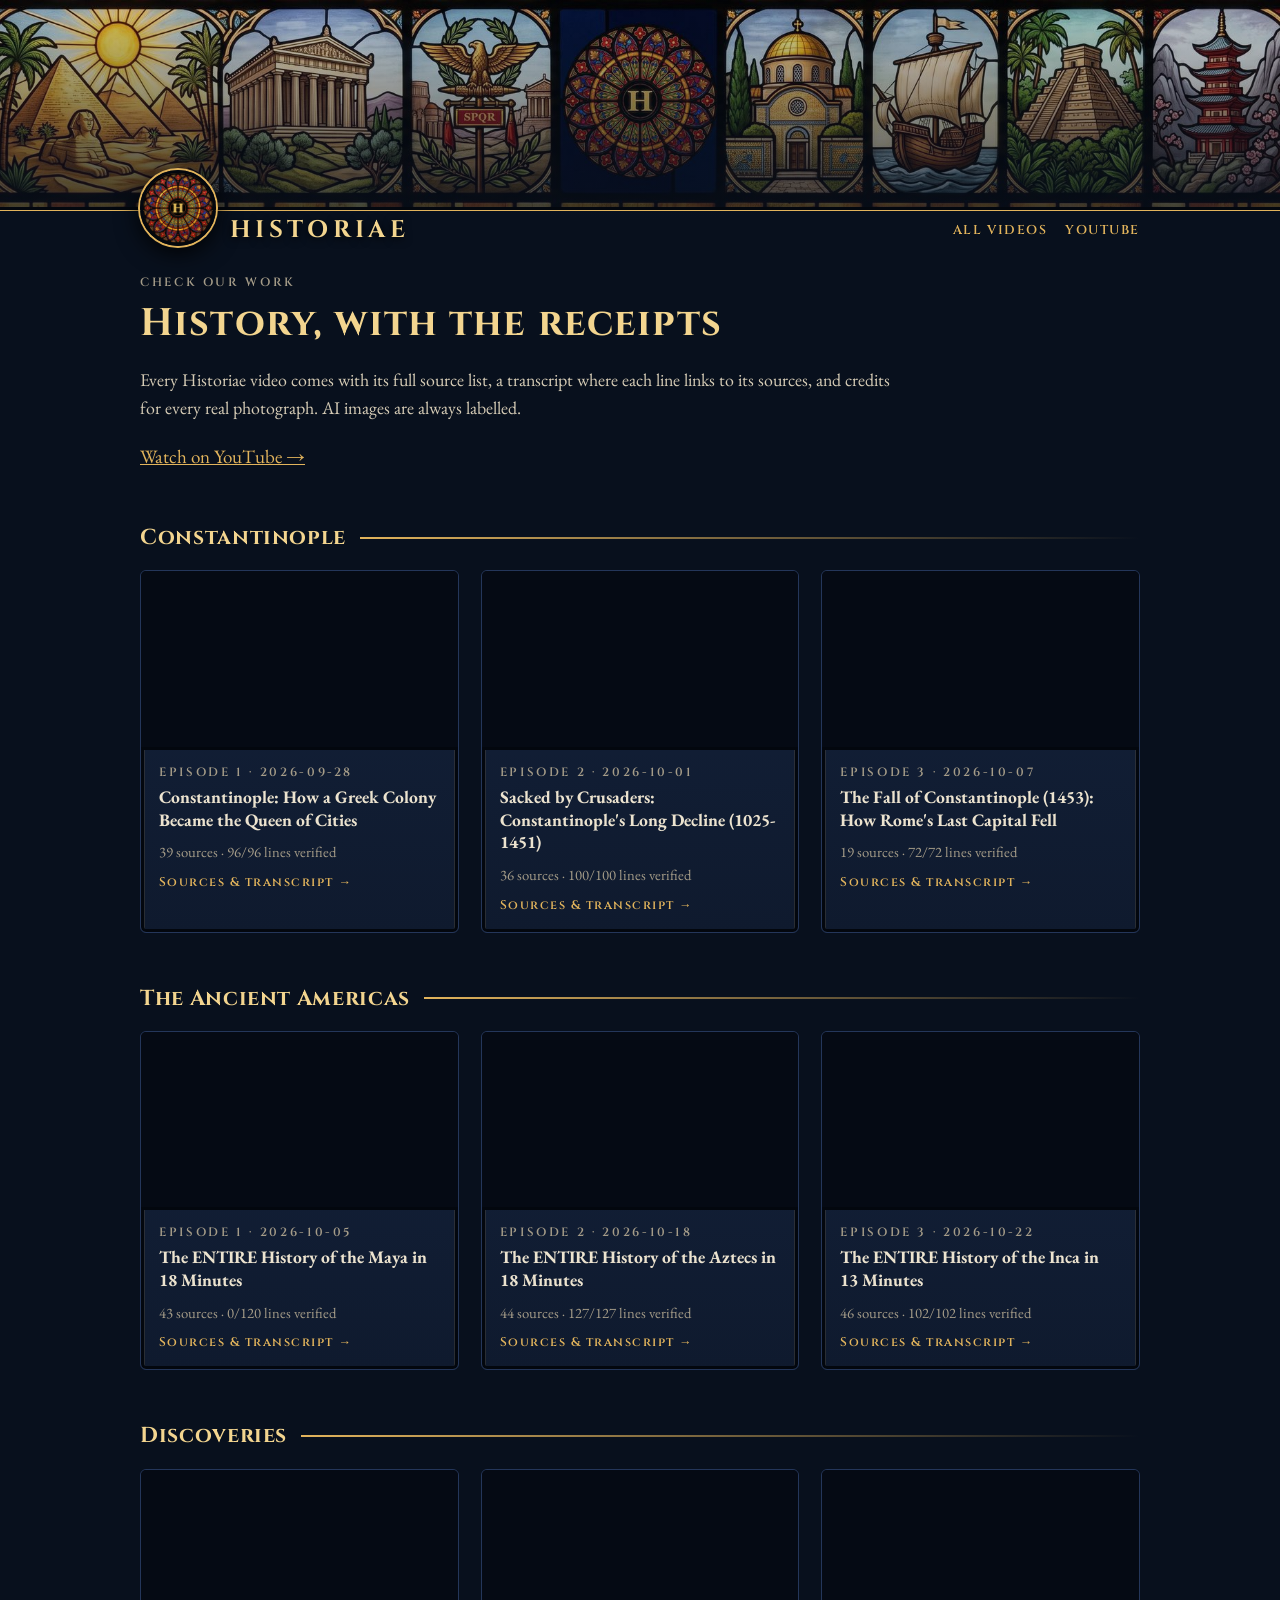
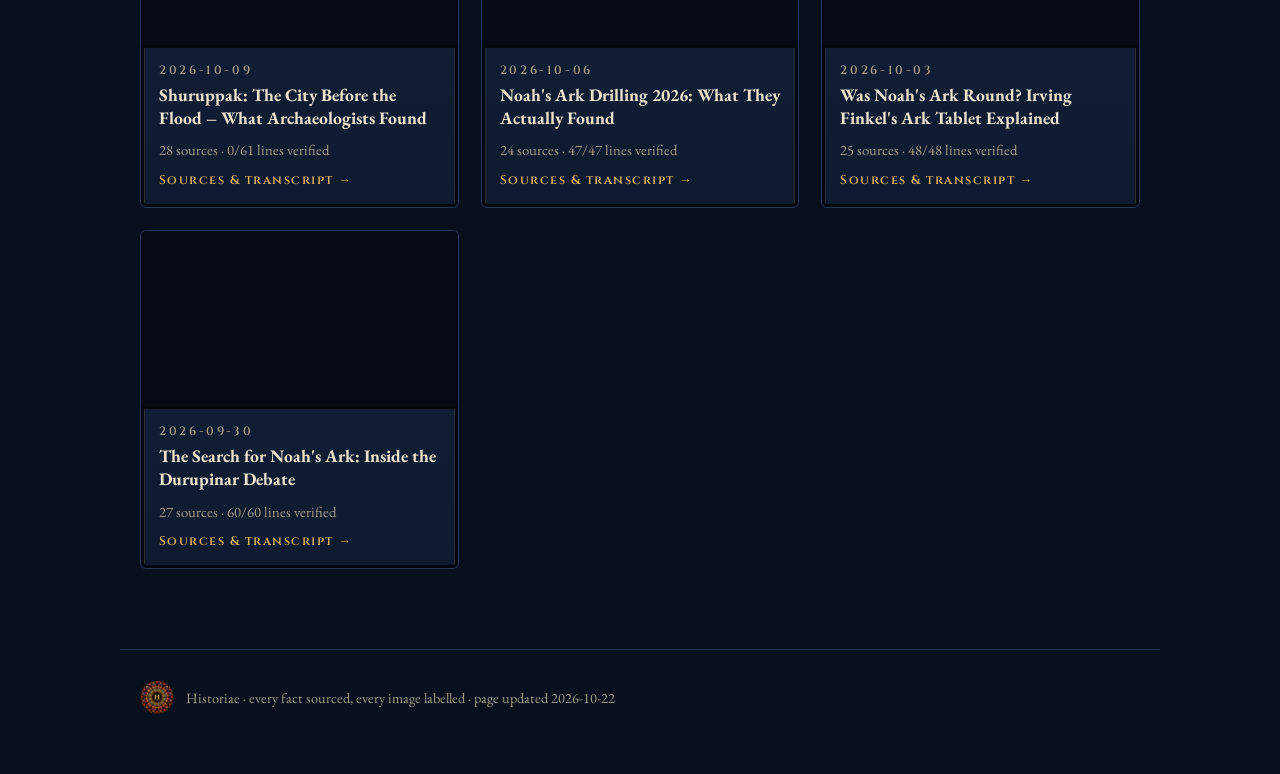
==== commit 147c8eaf: "Release ancient-americas-3-inca" ====
--- a/index.html
+++ b/index.html
@@ -1 +1 @@
-<!doctype html><html lang="en"><head><meta charset="utf-8"><meta name="viewport" content="width=device-width,initial-scale=1"><title>Historiae: sources and evidence</title><meta name="description" content="Sources, cited transcripts and photo credits for every Historiae history video."><meta property="og:title" content="Historiae: sources and evidence"><meta property="og:description" content="Sources, cited transcripts and photo credits for every Historiae history video."><meta name="theme-color" content="#08101d"><link rel="icon" href="./assets/favicon_64.png"><link rel="apple-touch-icon" href="./assets/apple_touch.png"><link rel="preconnect" href="https://fonts.googleapis.com"><link rel="preconnect" href="https://fonts.gstatic.com" crossorigin><link href="https://fonts.googleapis.com/css2?family=Cinzel:wght@600;700&family=EB+Garamond:ital,wght@0,400;0,500;0,600;1,400&display=swap" rel="stylesheet"><link rel="stylesheet" href="./assets/style.css"></head><body><div class="band"></div><div class="bar"><a class="brand" href="./"><img src="./assets/logo_160.png" alt=""><span>HISTORIAE</span></a><nav><a href="./">All videos</a><a href="https://www.youtube.com/@HistoriaeHistory">YouTube</a></nav></div><main><p class="kicker">Check our work</p><h1>History, with the receipts</h1><p class="lead">Every Historiae video comes with its full source list, a transcript where each line links to its sources, and credits for every real photograph. AI images are always labelled.</p><p><a href="https://www.youtube.com/@HistoriaeHistory">Watch on YouTube &rarr;</a></p><h2>Constantinople</h2><div class="grid"><a class="vcard pane" href="constantinople-1-rise/"><div class="thumb" style="background-image:url(https://i.ytimg.com/vi/V_MwrSjFZ38/maxresdefault.jpg)"></div><div class="body"><p class="kicker">Episode 1 · 2026-09-28</p><b>Constantinople: How a Greek Colony Became the Queen of Cities</b><div class="meta">39 sources · 96/96 lines verified</div><div class="go">Sources &amp; transcript &rarr;</div></div></a><a class="vcard pane" href="constantinople-2-decline/"><div class="thumb" style="background-image:url(https://i.ytimg.com/vi/63LW9FQpMmQ/maxresdefault.jpg)"></div><div class="body"><p class="kicker">Episode 2 · 2026-10-01</p><b>Sacked by Crusaders: Constantinople&#x27;s Long Decline (1025-1451)</b><div class="meta">36 sources · 100/100 lines verified</div><div class="go">Sources &amp; transcript &rarr;</div></div></a><a class="vcard pane" href="constantinople-3-fall/"><div class="thumb" style="background-image:url(https://i.ytimg.com/vi/hrNksgXD5qQ/maxresdefault.jpg)"></div><div class="body"><p class="kicker">Episode 3 · 2026-10-07</p><b>The Fall of Constantinople (1453): How Rome&#x27;s Last Capital Fell</b><div class="meta">19 sources · 72/72 lines verified</div><div class="go">Sources &amp; transcript &rarr;</div></div></a></div><h2>The Ancient Americas</h2><div class="grid"><a class="vcard pane" href="ancient-americas-1-maya/"><div class="thumb" style="background-image:url(https://i.ytimg.com/vi/ZN9kPH_UYNs/maxresdefault.jpg)"></div><div class="body"><p class="kicker">Episode 1 · 2026-10-05</p><b>The ENTIRE History of the Maya in 18 Minutes</b><div class="meta">43 sources · 0/120 lines verified</div><div class="go">Sources &amp; transcript &rarr;</div></div></a><a class="vcard pane" href="ancient-americas-2-aztecs/"><div class="thumb" style="background-image:url(https://i.ytimg.com/vi/G6ZzQ4U1iZ0/maxresdefault.jpg)"></div><div class="body"><p class="kicker">Episode 2 · 2026-10-18</p><b>The ENTIRE History of the Aztecs in 18 Minutes</b><div class="meta">44 sources · 127/127 lines verified</div><div class="go">Sources &amp; transcript &rarr;</div></div></a></div><h2>Discoveries</h2><div class="grid"><a class="vcard pane" href="shuruppak/"><div class="thumb" style="background-image:url(https://i.ytimg.com/vi/fJXffBSPBRA/maxresdefault.jpg)"></div><div class="body"><p class="kicker">2026-10-09</p><b>Shuruppak: The City Before the Flood – What Archaeologists Found</b><div class="meta">28 sources · 0/61 lines verified</div><div class="go">Sources &amp; transcript &rarr;</div></div></a><a class="vcard pane" href="durupinar-2026/"><div class="thumb" style="background-image:url(https://i.ytimg.com/vi/ivjIn2zI7dA/maxresdefault.jpg)"></div><div class="body"><p class="kicker">2026-10-06</p><b>Noah&#x27;s Ark Drilling 2026: What They Actually Found</b><div class="meta">24 sources · 47/47 lines verified</div><div class="go">Sources &amp; transcript &rarr;</div></div></a><a class="vcard pane" href="ark-before-noah/"><div class="thumb" style="background-image:url(https://i.ytimg.com/vi/iCEi1FvqEOg/maxresdefault.jpg)"></div><div class="body"><p class="kicker">2026-10-03</p><b>Was Noah&#x27;s Ark Round? Irving Finkel&#x27;s Ark Tablet Explained</b><div class="meta">25 sources · 48/48 lines verified</div><div class="go">Sources &amp; transcript &rarr;</div></div></a><a class="vcard pane" href="noahs-ark-durupinar/"><div class="thumb" style="background-image:url(https://i.ytimg.com/vi/73eEvwaUZBc/maxresdefault.jpg)"></div><div class="body"><p class="kicker">2026-09-30</p><b>The Search for Noah&#x27;s Ark: Inside the Durupinar Debate</b><div class="meta">27 sources · 60/60 lines verified</div><div class="go">Sources &amp; transcript &rarr;</div></div></a></div></main><footer><img src="./assets/logo_160.png" alt=""><span>Historiae · every fact sourced, every image labelled · page updated 2026-10-18</span></footer></body></html>+<!doctype html><html lang="en"><head><meta charset="utf-8"><meta name="viewport" content="width=device-width,initial-scale=1"><title>Historiae: sources and evidence</title><meta name="description" content="Sources, cited transcripts and photo credits for every Historiae history video."><meta property="og:title" content="Historiae: sources and evidence"><meta property="og:description" content="Sources, cited transcripts and photo credits for every Historiae history video."><meta name="theme-color" content="#08101d"><link rel="icon" href="./assets/favicon_64.png"><link rel="apple-touch-icon" href="./assets/apple_touch.png"><link rel="preconnect" href="https://fonts.googleapis.com"><link rel="preconnect" href="https://fonts.gstatic.com" crossorigin><link href="https://fonts.googleapis.com/css2?family=Cinzel:wght@600;700&family=EB+Garamond:ital,wght@0,400;0,500;0,600;1,400&display=swap" rel="stylesheet"><link rel="stylesheet" href="./assets/style.css"></head><body><div class="band"></div><div class="bar"><a class="brand" href="./"><img src="./assets/logo_160.png" alt=""><span>HISTORIAE</span></a><nav><a href="./">All videos</a><a href="https://www.youtube.com/@HistoriaeHistory">YouTube</a></nav></div><main><p class="kicker">Check our work</p><h1>History, with the receipts</h1><p class="lead">Every Historiae video comes with its full source list, a transcript where each line links to its sources, and credits for every real photograph. AI images are always labelled.</p><p><a href="https://www.youtube.com/@HistoriaeHistory">Watch on YouTube &rarr;</a></p><h2>Constantinople</h2><div class="grid"><a class="vcard pane" href="constantinople-1-rise/"><div class="thumb" style="background-image:url(https://i.ytimg.com/vi/V_MwrSjFZ38/maxresdefault.jpg)"></div><div class="body"><p class="kicker">Episode 1 · 2026-09-28</p><b>Constantinople: How a Greek Colony Became the Queen of Cities</b><div class="meta">39 sources · 96/96 lines verified</div><div class="go">Sources &amp; transcript &rarr;</div></div></a><a class="vcard pane" href="constantinople-2-decline/"><div class="thumb" style="background-image:url(https://i.ytimg.com/vi/63LW9FQpMmQ/maxresdefault.jpg)"></div><div class="body"><p class="kicker">Episode 2 · 2026-10-01</p><b>Sacked by Crusaders: Constantinople&#x27;s Long Decline (1025-1451)</b><div class="meta">36 sources · 100/100 lines verified</div><div class="go">Sources &amp; transcript &rarr;</div></div></a><a class="vcard pane" href="constantinople-3-fall/"><div class="thumb" style="background-image:url(https://i.ytimg.com/vi/hrNksgXD5qQ/maxresdefault.jpg)"></div><div class="body"><p class="kicker">Episode 3 · 2026-10-07</p><b>The Fall of Constantinople (1453): How Rome&#x27;s Last Capital Fell</b><div class="meta">19 sources · 72/72 lines verified</div><div class="go">Sources &amp; transcript &rarr;</div></div></a></div><h2>The Ancient Americas</h2><div class="grid"><a class="vcard pane" href="ancient-americas-1-maya/"><div class="thumb" style="background-image:url(https://i.ytimg.com/vi/ZN9kPH_UYNs/maxresdefault.jpg)"></div><div class="body"><p class="kicker">Episode 1 · 2026-10-05</p><b>The ENTIRE History of the Maya in 18 Minutes</b><div class="meta">43 sources · 0/120 lines verified</div><div class="go">Sources &amp; transcript &rarr;</div></div></a><a class="vcard pane" href="ancient-americas-2-aztecs/"><div class="thumb" style="background-image:url(https://i.ytimg.com/vi/G6ZzQ4U1iZ0/maxresdefault.jpg)"></div><div class="body"><p class="kicker">Episode 2 · 2026-10-18</p><b>The ENTIRE History of the Aztecs in 18 Minutes</b><div class="meta">44 sources · 127/127 lines verified</div><div class="go">Sources &amp; transcript &rarr;</div></div></a><a class="vcard pane" href="ancient-americas-3-inca/"><div class="thumb" style="background-image:url(https://i.ytimg.com/vi/B1wuLRSyalk/maxresdefault.jpg)"></div><div class="body"><p class="kicker">Episode 3 · 2026-10-22</p><b>The ENTIRE History of the Inca in 13 Minutes</b><div class="meta">46 sources · 102/102 lines verified</div><div class="go">Sources &amp; transcript &rarr;</div></div></a></div><h2>Discoveries</h2><div class="grid"><a class="vcard pane" href="shuruppak/"><div class="thumb" style="background-image:url(https://i.ytimg.com/vi/fJXffBSPBRA/maxresdefault.jpg)"></div><div class="body"><p class="kicker">2026-10-09</p><b>Shuruppak: The City Before the Flood – What Archaeologists Found</b><div class="meta">28 sources · 0/61 lines verified</div><div class="go">Sources &amp; transcript &rarr;</div></div></a><a class="vcard pane" href="durupinar-2026/"><div class="thumb" style="background-image:url(https://i.ytimg.com/vi/ivjIn2zI7dA/maxresdefault.jpg)"></div><div class="body"><p class="kicker">2026-10-06</p><b>Noah&#x27;s Ark Drilling 2026: What They Actually Found</b><div class="meta">24 sources · 47/47 lines verified</div><div class="go">Sources &amp; transcript &rarr;</div></div></a><a class="vcard pane" href="ark-before-noah/"><div class="thumb" style="background-image:url(https://i.ytimg.com/vi/iCEi1FvqEOg/maxresdefault.jpg)"></div><div class="body"><p class="kicker">2026-10-03</p><b>Was Noah&#x27;s Ark Round? Irving Finkel&#x27;s Ark Tablet Explained</b><div class="meta">25 sources · 48/48 lines verified</div><div class="go">Sources &amp; transcript &rarr;</div></div></a><a class="vcard pane" href="noahs-ark-durupinar/"><div class="thumb" style="background-image:url(https://i.ytimg.com/vi/73eEvwaUZBc/maxresdefault.jpg)"></div><div class="body"><p class="kicker">2026-09-30</p><b>The Search for Noah&#x27;s Ark: Inside the Durupinar Debate</b><div class="meta">27 sources · 60/60 lines verified</div><div class="go">Sources &amp; transcript &rarr;</div></div></a></div></main><footer><img src="./assets/logo_160.png" alt=""><span>Historiae · every fact sourced, every image labelled · page updated 2026-10-22</span></footer></body></html>
